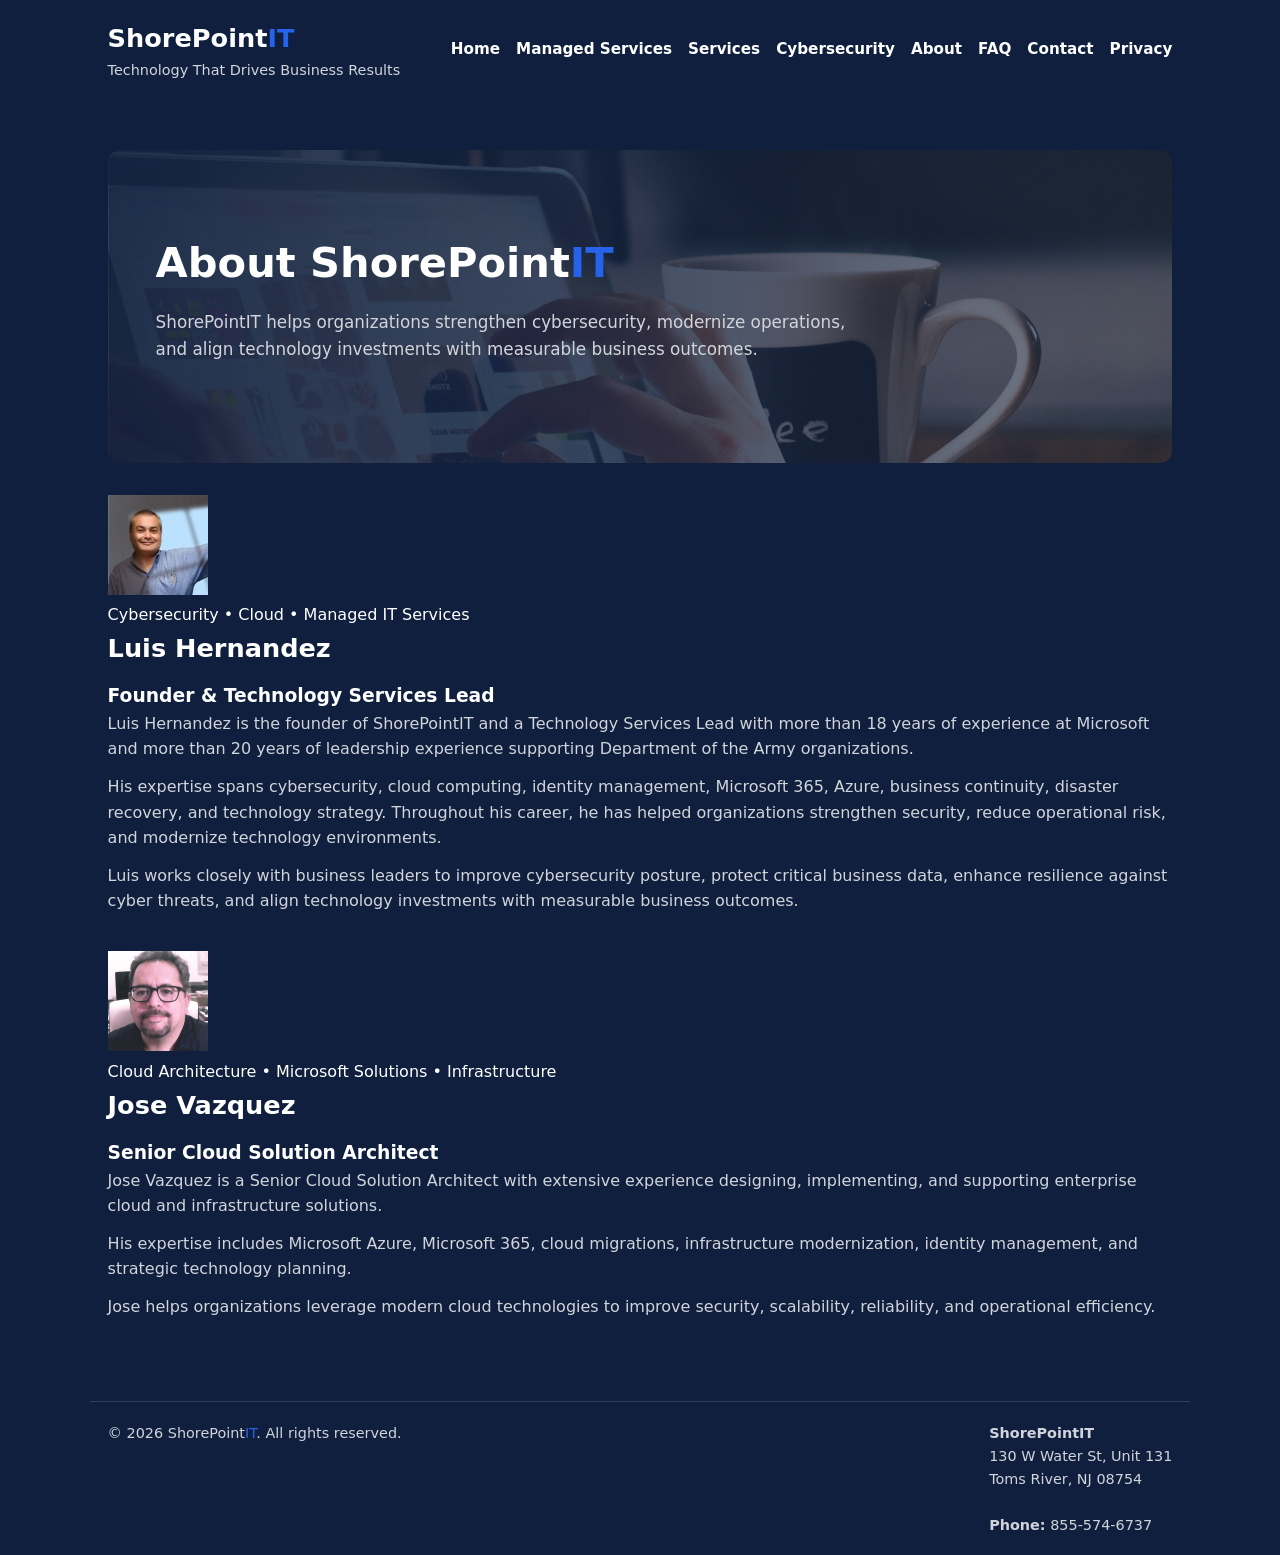
==== About-us.html @ 6ab259a4 "fixed about-us page" ====
<!DOCTYPE html>

<!--
ShorePointIT Website
Version: 1.0.1
Last Updated: 2026-07-10
Page: Home
-->

<html lang="en">

<head>
    <meta charset="UTF-8" />
    <meta name="viewport" content="width=device-width, initial-scale=1" />
    <title>About Us | ShorePointIT</title>
    <meta name="description" content="Meet the leadership team at ShorePointIT LLC." />

    <!-- Favicon -->
    <link rel="icon" type="image/png" href="/favicon.png" />

    <!-- Google Fonts -->
    <link rel="preconnect" href="https://fonts.googleapis.com" />
    <link rel="preconnect" href="https://fonts.gstatic.com" crossorigin />
    <link href="https://fonts.googleapis.com/css2?family=Inter:wght@400;500;600;700;800;900&display=swap"
        rel="stylesheet" />

    <!-- ShorePointIT CSS -->
    <link rel="stylesheet" href="css/site.css" />
    <!-- Google tag (gtag.js) -->
    <script async src="https://www.googletagmanager.com/gtag/js?id=G-TNV38K77GR"></script>
    <script>
        window.dataLayer = window.dataLayer || [];
        function gtag() { dataLayer.push(arguments); }
        gtag('js', new Date());

        gtag('config', 'G-TNV38K77GR');
    </script>
    <script type="text/javascript">
        (function (c, l, a, r, i, t, y) {
            c[a] = c[a] || function () { (c[a].q = c[a].q || []).push(arguments) };
            t = l.createElement(r); t.async = 1; t.src = "https://www.clarity.ms/tag/" + i;
            y = l.getElementsByTagName(r)[0]; y.parentNode.insertBefore(t, y);
        })(window, document, "clarity", "script", "xmm7xh1mbg");
    </script>
    <!-- Google tag (gtag.js) -->
    <script async src="https://www.googletagmanager.com/gtag/js?id=AW-18325681576"></script>
    <script>
        window.dataLayer = window.dataLayer || [];
        function gtag() { dataLayer.push(arguments); }
        gtag('js', new Date());

        gtag('config', 'AW-18325681576');
    </script>

</head>

<body>


    <script src="includes/header.js"></script>


    <main>

        <section class="hero">

            <h1>About ShorePoint<span class="brand-it">IT</span></h1>

            <p>
                ShorePointIT helps organizations strengthen cybersecurity,
                modernize operations, and align technology investments
                with measurable business outcomes.
            </p>

        </section>

        <section class="team-section">

            <!-- Luis -->

            <div class="bio-card">

                <div class="bio-photo">
                    <img src="images/luis-profile.jpeg" alt="Luis Hernandez">
                </div>

                <div class="bio-content">

                    <div class="bio-badge">
                        Cybersecurity • Cloud • Managed IT Services
                    </div>

                    <h2>Luis Hernandez</h2>

                    <h3>Founder & Technology Services Lead</h3>
                    <p>
                        Luis Hernandez is the founder of ShorePointIT and a Technology
                        Services Lead with more than 18 years of experience at Microsoft
                        and more than 20 years of leadership experience supporting
                        Department of the Army organizations.
                    </p>

                    <p>
                        His expertise spans cybersecurity, cloud computing, identity
                        management, Microsoft 365, Azure, business continuity, disaster
                        recovery, and technology strategy. Throughout his career, he has
                        helped organizations strengthen security, reduce operational risk,
                        and modernize technology environments.
                    </p>

                    <p>
                        Luis works closely with business leaders to improve cybersecurity
                        posture, protect critical business data, enhance resilience against
                        cyber threats, and align technology investments with measurable
                        business outcomes.
                    </p>
                    <br>


                </div>

            </div>

            <!-- Jose -->

            <div class="bio-card">

                <div class="bio-photo">
                    <img src="images/jose-profile.jpeg" width="100" height="100" alt="Jose Vazquez">
                </div>

                <div class="bio-content">

                    <div class="bio-badge">
                        Cloud Architecture • Microsoft Solutions • Infrastructure
                    </div>

                    <h2>Jose Vazquez</h2>

                    <h3>Senior Cloud Solution Architect</h3>

                    <p>
                        Jose Vazquez is a Senior Cloud Solution Architect with extensive
                        experience designing, implementing, and supporting enterprise cloud
                        and infrastructure solutions.
                    </p>

                    <p>
                        His expertise includes Microsoft Azure, Microsoft 365, cloud
                        migrations, infrastructure modernization, identity management,
                        and strategic technology planning.
                    </p>

                    <p>
                        Jose helps organizations leverage modern cloud technologies to
                        improve security, scalability, reliability, and operational
                        efficiency.
                    </p>

                </div>

            </div>

        </section>

    </main>

    <script src="includes/footer.js"></script>

</body>

</html>
---- css/site.css ----
/* =====================================================
   ShorePointIT Shared Site Styles
   ===================================================== */

:root {
    --navy: #0f1f3d;
    --electric-blue: #2563eb;
    --text-main: #ffffff;
    --text-muted: #d1d5db;
    --border-light: #334155;
    --bg-light: #0f1f3d;
}

* {
    margin: 0;
    padding: 0;
    box-sizing: border-box;
}

html {
    scroll-behavior: smooth;
}

body {
    font-family: system-ui, -apple-system, BlinkMacSystemFont,
                 "Segoe UI", sans-serif;
    color: var(--text-main);
    background-color: var(--bg-light);
    line-height: 1.6;
}

a {
    text-decoration: none;
    color: inherit;
}

header,
main,
footer {
    max-width: 1100px;
    margin: 0 auto;
    padding: 1.1rem;
}

/* =====================================================
   Header
   ===================================================== */

header {
   
    margin-bottom: 0.1rem;
}

.header-row {
    display: flex;
    justify-content: space-between;
    align-items: center;
    gap: 1rem;
}

.brand {
    font-weight: 700;
    font-size: 1.6rem;
    color: #ffffff;
}

.brand-it {
    color: var(--electric-blue);
}

.tagline {
    font-size: 0.9rem;
    color: var(--text-muted);
}

nav {
    display: flex;
    flex-wrap: wrap;
    gap: 1rem;
}

nav a {
    font-size: 0.95rem;
    color: #ffffff;
    font-weight: 600;
}

/* =====================================================
   Accent Line
   ===================================================== */

.accent-bar {
    width: 100%;
    height: 2px;
    background-color: var(--electric-blue);
    border-radius: 999px;
    margin: 1.25rem 0;
}

/* =====================================================
   Hero
   ===================================================== */

.hero {
    position: relative;
    padding: 5rem 3rem;
    border-radius: 12px;

    background:
        linear-gradient(
            90deg,
            rgba(15,31,61,.92) 0%,
            rgba(15,31,61,.82) 40%,
            rgba(15,31,61,.55) 100%
        ),
        url("../images/hero-tablet.jpg");

    background-size: cover;
    background-position: center;
}

.hero h1 {
    font-size: 2.6rem;
    margin-bottom: 0.75rem;
}

.hero p {
    font-size: 1.05rem;
    margin-bottom: 1.25rem;
    color: var(--text-muted);
    max-width: 720px;
}

.btn-group {
    display: flex;
    flex-wrap: wrap;
    gap: 0.75rem;
    align-items: center;
}

/* =====================================================
   Buttons
   ===================================================== */

.btn-primary,
.btn-secondary,
.call-btn {
    padding: 0.75rem 1.5rem;
    border-radius: 999px;
    font-size: 0.95rem;
    font-weight: 600;
    display: inline-block;
}

.btn-primary {
    background-color: var(--electric-blue);
    color: #ffffff;
}

.btn-secondary {
    border: 1px solid #ffffff;
    color: #ffffff;
    background-color: transparent;
}

.call-btn {
    background-color: var(--electric-blue);
    color: #ffffff;
    white-space: nowrap;
}

/* =====================================================
   CTA Box
   ===================================================== */

.cta-box {
    background-color: #11254d;
    border: 2px solid var(--electric-blue);
    border-radius: 20px;
    padding: 1rem 1.5rem;
    display: flex;
    align-items: center;
    gap: 1rem;
    margin-left: auto;
}

.cta-box h3 {
    margin: 0;
    font-size: 1.3rem;
}

.cta-box p {
    margin: 0.25rem 0 0;
    font-size: 1.55rem;
    font-weight: 800;
    color: #ffffff;
}

/* =====================================================
   Sections
   ===================================================== */

section {
    margin: 2rem 0;
}

section h2 {
    font-size: 1.6rem;
    margin-bottom: 0.75rem;
    color: #ffffff;
}

section p {
    color: var(--text-muted);
    margin-bottom: 0.75rem;
}

section ul {
    padding-left: 1.5rem;
}

section li {
    margin-bottom: 0.5rem;
}

/* =====================================================
   Oval Cards
   ===================================================== */


.oval-grid {
    display: grid;
    grid-template-columns: repeat(auto-fit, minmax(260px, 1fr));
    gap: 2rem;
    margin-top: 2rem;
}


.industries-grid {
    display: grid;
    grid-template-columns: repeat(4, 1fr);
    gap: 2rem;
    margin-top: 2rem;
}



.oval-card {
    border: 3px solid var(--electric-blue);
    border-radius: 40px;
    padding: 2rem;
    text-align: center;
    background-color: #0f1f3d;
    transition: transform 0.2s ease,
                box-shadow 0.2s ease;
}

.oval-card:hover {
    transform: translateY(-4px);
    box-shadow: 0 0 20px rgba(37,99,235,.4);
}

.oval-icon {
    font-size: 2.5rem;
    margin-bottom: 1rem;
    color: var(--electric-blue);
}

/* =====================================================
   Contact Form
   ===================================================== */

.contact-form {
    background-color: #11254d;
    padding: 2rem;
    border-radius: 20px;
    border: 2px solid var(--electric-blue);
    margin-top: 2rem;
}

.contact-form label {
    display: block;
    margin-bottom: 0.5rem;
}

.contact-form input,
.contact-form textarea {
    width: 100%;
    padding: 0.75rem;
    border-radius: 10px;
    border: 1px solid var(--border-light);
    margin-bottom: 1rem;
    background-color: #0f1f3d;
    color: #ffffff;
}

.contact-form button {
    background-color: var(--electric-blue);
    color: #ffffff;
    border: none;
    padding: 0.75rem 1.5rem;
    border-radius: 999px;
    font-size: 1rem;
    cursor: pointer;
}

/* =====================================================
   Footer
   ===================================================== */

footer {
    border-top: 1px solid var(--border-light);
    margin-top: 2rem;
    padding-top: 1.25rem;
    font-size: 0.9rem;
    color: var(--text-muted);

    display: flex;
    flex-wrap: wrap;
    justify-content: space-between;
    gap: 1rem;
}

/* =====================================================
   Mobile
   ===================================================== */

@media (max-width: 768px) {

    .header-row {
        flex-direction: column;
        align-items: flex-start;
    }

    .hero h1 {
        font-size: 2rem;
    }

    .cta-box {
        width: 100%;
        margin-left: 0;
    }
}@media (max-width: 900px) {
    .industries-grid {
        grid-template-columns: repeat(2, 1fr);
    }
}

@media (max-width: 600px) {
    .industries-grid {
        grid-template-columns: 1fr;
    }
}
.about-intro {
    max-width: 850px;
    margin: 0 auto 2rem auto;
    text-align: center;
}

.leadership-grid {
    display: grid;
    grid-template-columns: repeat(2, 1fr);
    gap: 2rem;
    margin-top: 2rem;
}

.leader-card {
    border: 3px solid var(--electric-blue);
    border-radius: 50px;
    background-color: #11254d;
    padding: 2rem;
    text-align: center;
}

.leader-card h2 {
    margin-top: 1rem;
    margin-bottom: .25rem;
}

.leader-card h3 {
    color: var(--electric-blue);
    margin-bottom: 1rem;
}

.leader-card ul {
    text-align: left;
    margin-top: .75rem;
}

.leader-photo {
    width: 180px;
    height: 180px;
    border-radius: 50%;
    border: 3px solid var(--electric-blue);
    margin: 0 auto 1rem auto;

    display: flex;
    align-items: center;
    justify-content: center;

    color: var(--text-muted);
    font-size: .95rem;
}

@media (max-width: 900px) {

    .leadership-grid {
        grid-template-columns: 1fr;
    }

}
.brand {
    font-weight: 700;
    font-size: 1.6rem;
    color: #ffffff;
}

.brand-it {
    color: var(--electric-blue);
}
.menu-toggle {
    display: none;
    background: none;
    border: none;
    color: var(--electric-blue);
    font-size: 2rem;
    cursor: pointer;
}

@media (max-width: 768px) {

    .menu-toggle {
        display: block;
    }

    nav {
        display: none;
        flex-direction: column;
        width: 100%;
        background: #11254d;
        border: 1px solid var(--border-light);
        border-radius: 12px;
        padding: 1rem;
        margin-top: 1rem;
    }

    nav.active {
        display: flex;
    }

    nav a {
        padding: .75rem 0;
    }

    header > div,
    .header-row {
        flex-wrap: wrap;
    }
    body::before {
    content: "";
    position: fixed;
    top: -250px;
    left: -250px;

    width: 500px;
    height: 500px;

    background: radial-gradient(
        circle,
        rgba(37,99,235,.15) 0%,
        transparent 70%
    );

    pointer-events: none;
    z-index: -1;
}

body::after {
    content: "";
    position: fixed;
    bottom: -250px;
    right: -250px;

    width: 500px;
    height: 500px;

    background: radial-gradient(
        circle,
        rgba(37,99,235,.12) 0%,
        transparent 70%
    );

    pointer-events: none;
    z-index: -1;
}
``
}
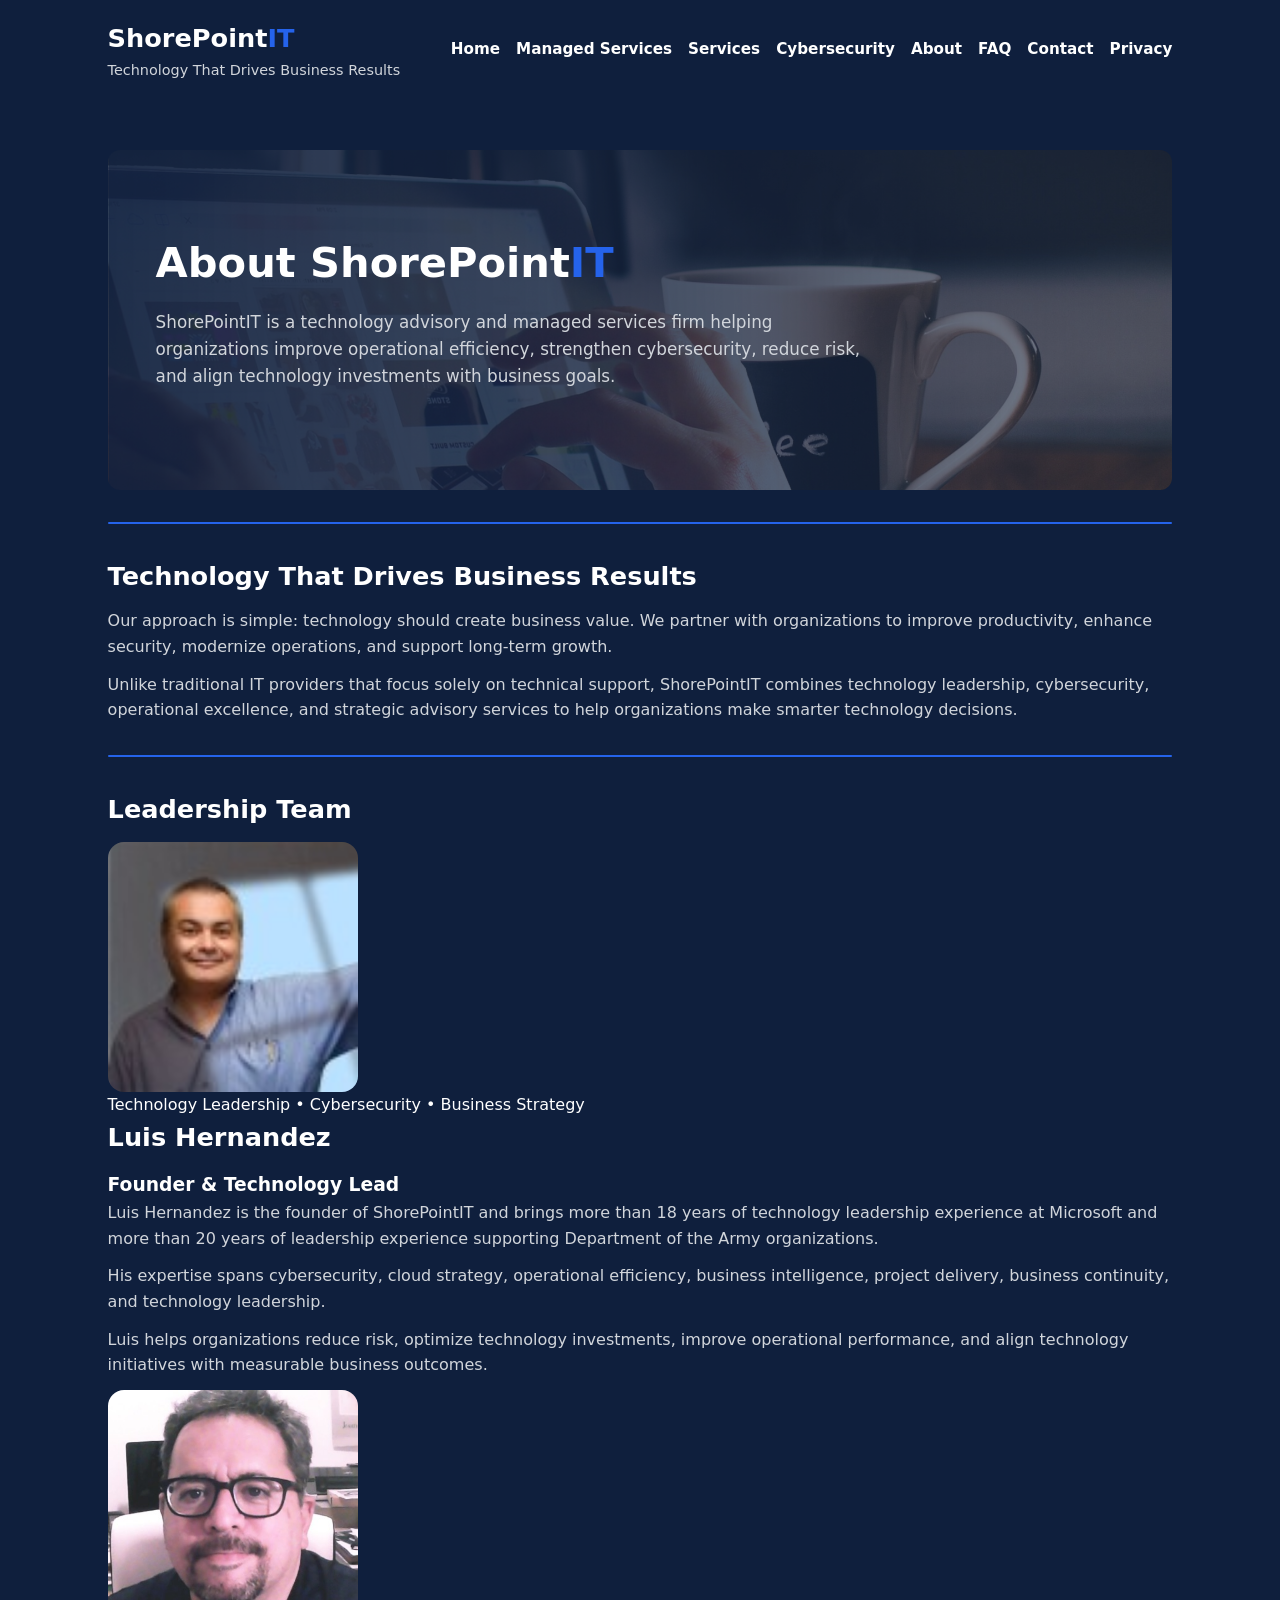
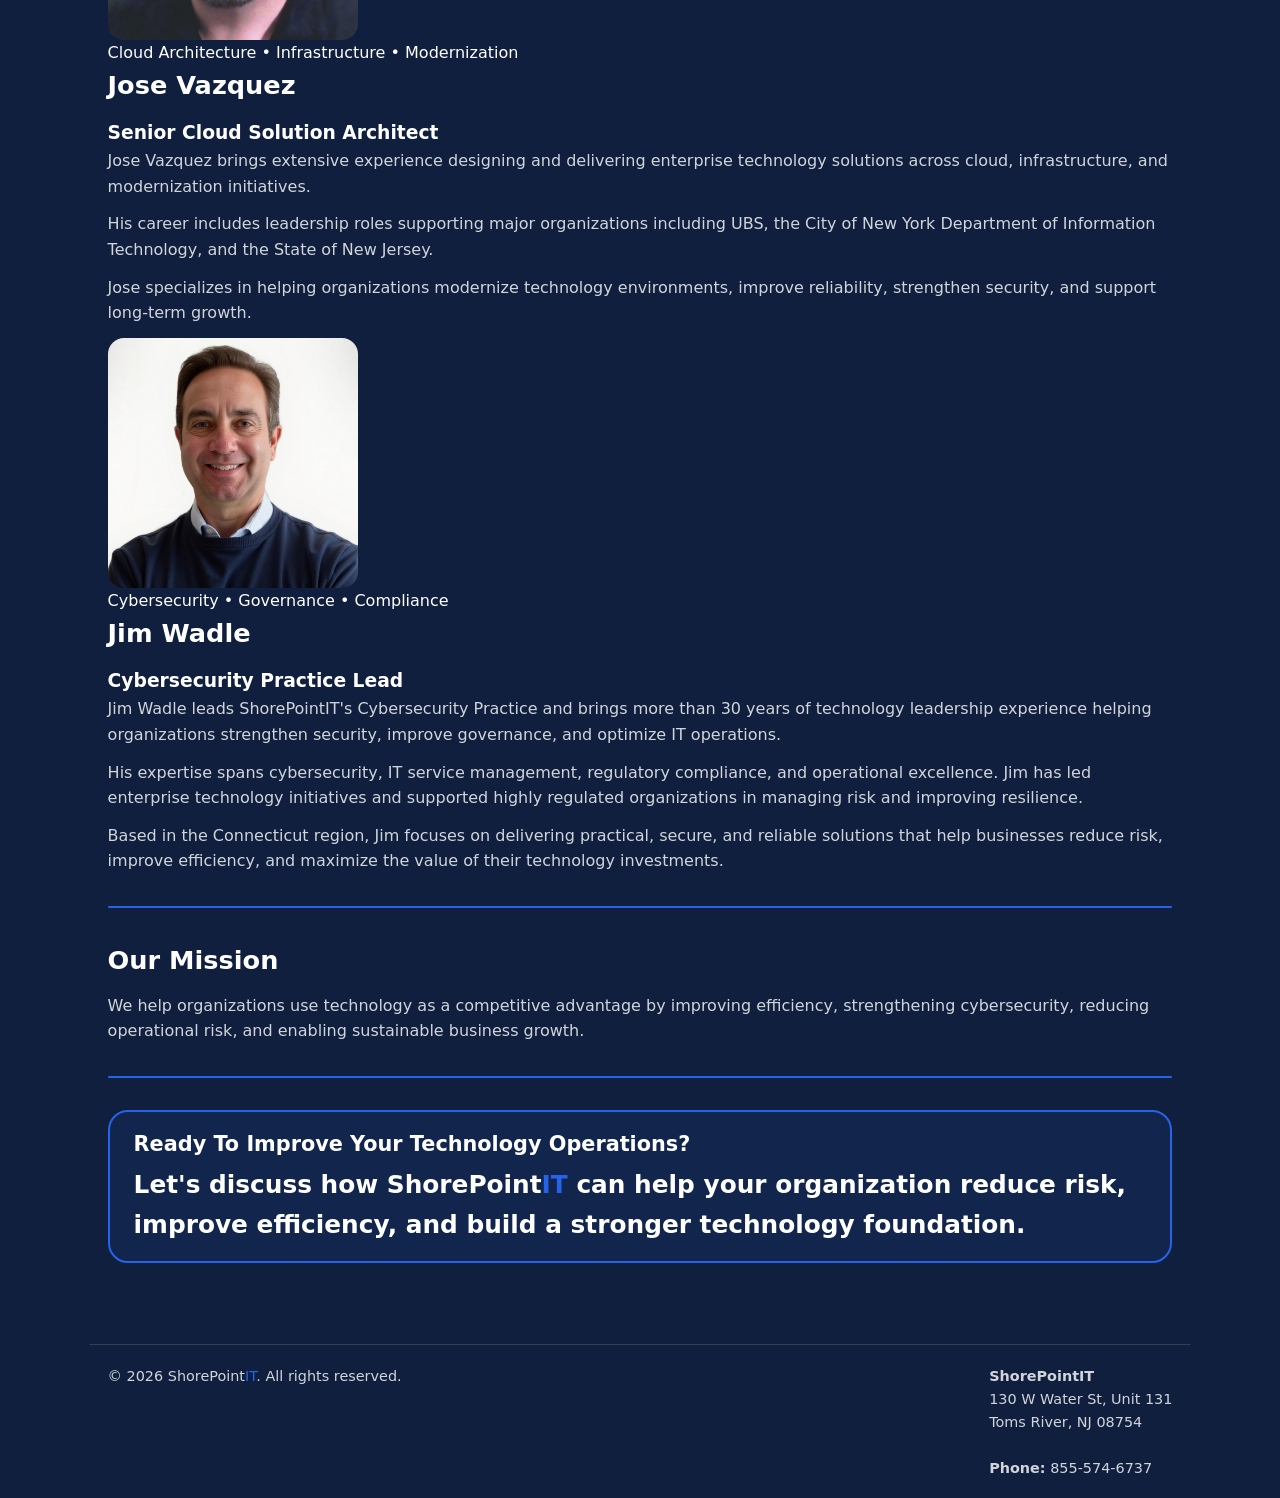
==== commit ee333265: "fixed Jim Wadle landing page" ====
--- a/About-us.html
+++ b/About-us.html
@@ -67,14 +67,40 @@
             <h1>About ShorePoint<span class="brand-it">IT</span></h1>
 
             <p>
-                ShorePointIT helps organizations strengthen cybersecurity,
-                modernize operations, and align technology investments
-                with measurable business outcomes.
-            </p>
-
-        </section>
-
-        <section class="team-section">
+                ShorePointIT is a technology advisory and managed services firm
+                helping organizations improve operational efficiency, strengthen
+                cybersecurity, reduce risk, and align technology investments with
+                business goals.
+            </p>
+
+        </section>
+
+        <div class="accent-bar"></div>
+
+        <section>
+
+            <h2>Technology That Drives Business Results</h2>
+
+            <p>
+                Our approach is simple: technology should create business value.
+                We partner with organizations to improve productivity, enhance
+                security, modernize operations, and support long-term growth.
+            </p>
+
+            <p>
+                Unlike traditional IT providers that focus solely on technical
+                support, ShorePointIT combines technology leadership, cybersecurity,
+                operational excellence, and strategic advisory services to help
+                organizations make smarter technology decisions.
+            </p>
+
+        </section>
+
+        <div class="accent-bar"></div>
+
+        <section>
+
+            <h2>Leadership Team</h2>
 
             <!-- Luis -->
 
@@ -87,35 +113,31 @@
                 <div class="bio-content">
 
                     <div class="bio-badge">
-                        Cybersecurity • Cloud • Managed IT Services
+                        Technology Leadership • Cybersecurity • Business Strategy
                     </div>
 
                     <h2>Luis Hernandez</h2>
 
-                    <h3>Founder & Technology Services Lead</h3>
-                    <p>
-                        Luis Hernandez is the founder of ShorePointIT and a Technology
-                        Services Lead with more than 18 years of experience at Microsoft
-                        and more than 20 years of leadership experience supporting
-                        Department of the Army organizations.
-                    </p>
-
-                    <p>
-                        His expertise spans cybersecurity, cloud computing, identity
-                        management, Microsoft 365, Azure, business continuity, disaster
-                        recovery, and technology strategy. Throughout his career, he has
-                        helped organizations strengthen security, reduce operational risk,
-                        and modernize technology environments.
-                    </p>
-
-                    <p>
-                        Luis works closely with business leaders to improve cybersecurity
-                        posture, protect critical business data, enhance resilience against
-                        cyber threats, and align technology investments with measurable
-                        business outcomes.
-                    </p>
-                    <br>
-
+                    <h3>Founder &amp; Technology Lead</h3>
+
+                    <p>
+                        Luis Hernandez is the founder of ShorePointIT and brings
+                        more than 18 years of technology leadership experience at
+                        Microsoft and more than 20 years of leadership experience
+                        supporting Department of the Army organizations.
+                    </p>
+
+                    <p>
+                        His expertise spans cybersecurity, cloud strategy,
+                        operational efficiency, business intelligence, project
+                        delivery, business continuity, and technology leadership.
+                    </p>
+
+                    <p>
+                        Luis helps organizations reduce risk, optimize technology
+                        investments, improve operational performance, and align
+                        technology initiatives with measurable business outcomes.
+                    </p>
 
                 </div>
 
@@ -126,13 +148,13 @@
             <div class="bio-card">
 
                 <div class="bio-photo">
-                    <img src="images/jose-profile.jpeg" width="100" height="100" alt="Jose Vazquez">
+                    <img src="images/jose-vazquez.jpeg" alt="Jose Vazquez">
                 </div>
 
                 <div class="bio-content">
 
                     <div class="bio-badge">
-                        Cloud Architecture • Microsoft Solutions • Infrastructure
+                        Cloud Architecture • Infrastructure • Modernization
                     </div>
 
                     <h2>Jose Vazquez</h2>
@@ -140,21 +162,102 @@
                     <h3>Senior Cloud Solution Architect</h3>
 
                     <p>
-                        Jose Vazquez is a Senior Cloud Solution Architect with extensive
-                        experience designing, implementing, and supporting enterprise cloud
-                        and infrastructure solutions.
-                    </p>
-
-                    <p>
-                        His expertise includes Microsoft Azure, Microsoft 365, cloud
-                        migrations, infrastructure modernization, identity management,
-                        and strategic technology planning.
-                    </p>
-
-                    <p>
-                        Jose helps organizations leverage modern cloud technologies to
-                        improve security, scalability, reliability, and operational
-                        efficiency.
+                        Jose Vazquez brings extensive experience designing and
+                        delivering enterprise technology solutions across
+                        cloud, infrastructure, and modernization initiatives.
+                    </p>
+
+                    <p>
+                        His career includes leadership roles supporting major
+                        organizations including UBS, the City of New York
+                        Department of Information Technology, and the State of
+                        New Jersey.
+                    </p>
+
+                    <p>
+                        Jose specializes in helping organizations modernize
+                        technology environments, improve reliability,
+                        strengthen security, and support long-term growth.
+                    </p>
+
+                </div>
+
+            </div>
+
+            <!-- Jim -->
+
+            <div class="bio-card">
+
+                <div class="bio-photo">
+                    <img src="images/wadle.jpg" alt="Jim Wadle">
+                </div>
+
+                <div class="bio-content">
+
+                    <div class="bio-badge">
+                        Cybersecurity • Governance • Compliance
+                    </div>
+
+                    <h2>Jim Wadle</h2>
+
+                    <h3>Cybersecurity Practice Lead</h3>
+
+                    <p>
+                        Jim Wadle leads ShorePointIT's Cybersecurity Practice
+                        and brings more than 30 years of technology leadership
+                        experience helping organizations strengthen security,
+                        improve governance, and optimize IT operations.
+                    </p>
+
+                    <p>
+                        His expertise spans cybersecurity, IT service management,
+                        regulatory compliance, and operational excellence.
+                        Jim has led enterprise technology initiatives and
+                        supported highly regulated organizations in managing
+                        risk and improving resilience.
+                    </p>
+
+                    <p>
+                        Based in the Connecticut region, Jim focuses on delivering
+                        practical, secure, and reliable solutions that help
+                        businesses reduce risk, improve efficiency, and maximize
+                        the value of their technology investments.
+                    </p>
+
+                </div>
+
+            </div>
+
+        </section>
+
+        <div class="accent-bar"></div>
+
+        <section>
+
+            <h2>Our Mission</h2>
+
+            <p>
+                We help organizations use technology as a competitive advantage by
+                improving efficiency, strengthening cybersecurity, reducing
+                operational risk, and enabling sustainable business growth.
+            </p>
+
+        </section>
+
+        <div class="accent-bar"></div>
+
+        <section>
+
+            <div class="cta-box">
+
+                <div>
+
+                    <h3>Ready To Improve Your Technology Operations?</h3>
+
+                    <p>
+                        Let's discuss how ShorePoint<span class="brand-it">IT</span>
+                        can help your organization reduce risk, improve efficiency,
+                        and build a stronger technology foundation.
                     </p>
 
                 </div>
--- a/css/site.css
+++ b/css/site.css
@@ -494,4 +494,19 @@
     z-index: -1;
 }
 ``
+}
+.bio-photo {
+    width: 250px;
+    min-width: 250px;
+    height: 250px;
+    overflow: hidden;
+    border-radius: 16px;
+}
+
+.bio-photo img {
+    width: 100%;
+    height: 100%;
+    object-fit: cover;
+    object-position: center;
+    display: block;
 }
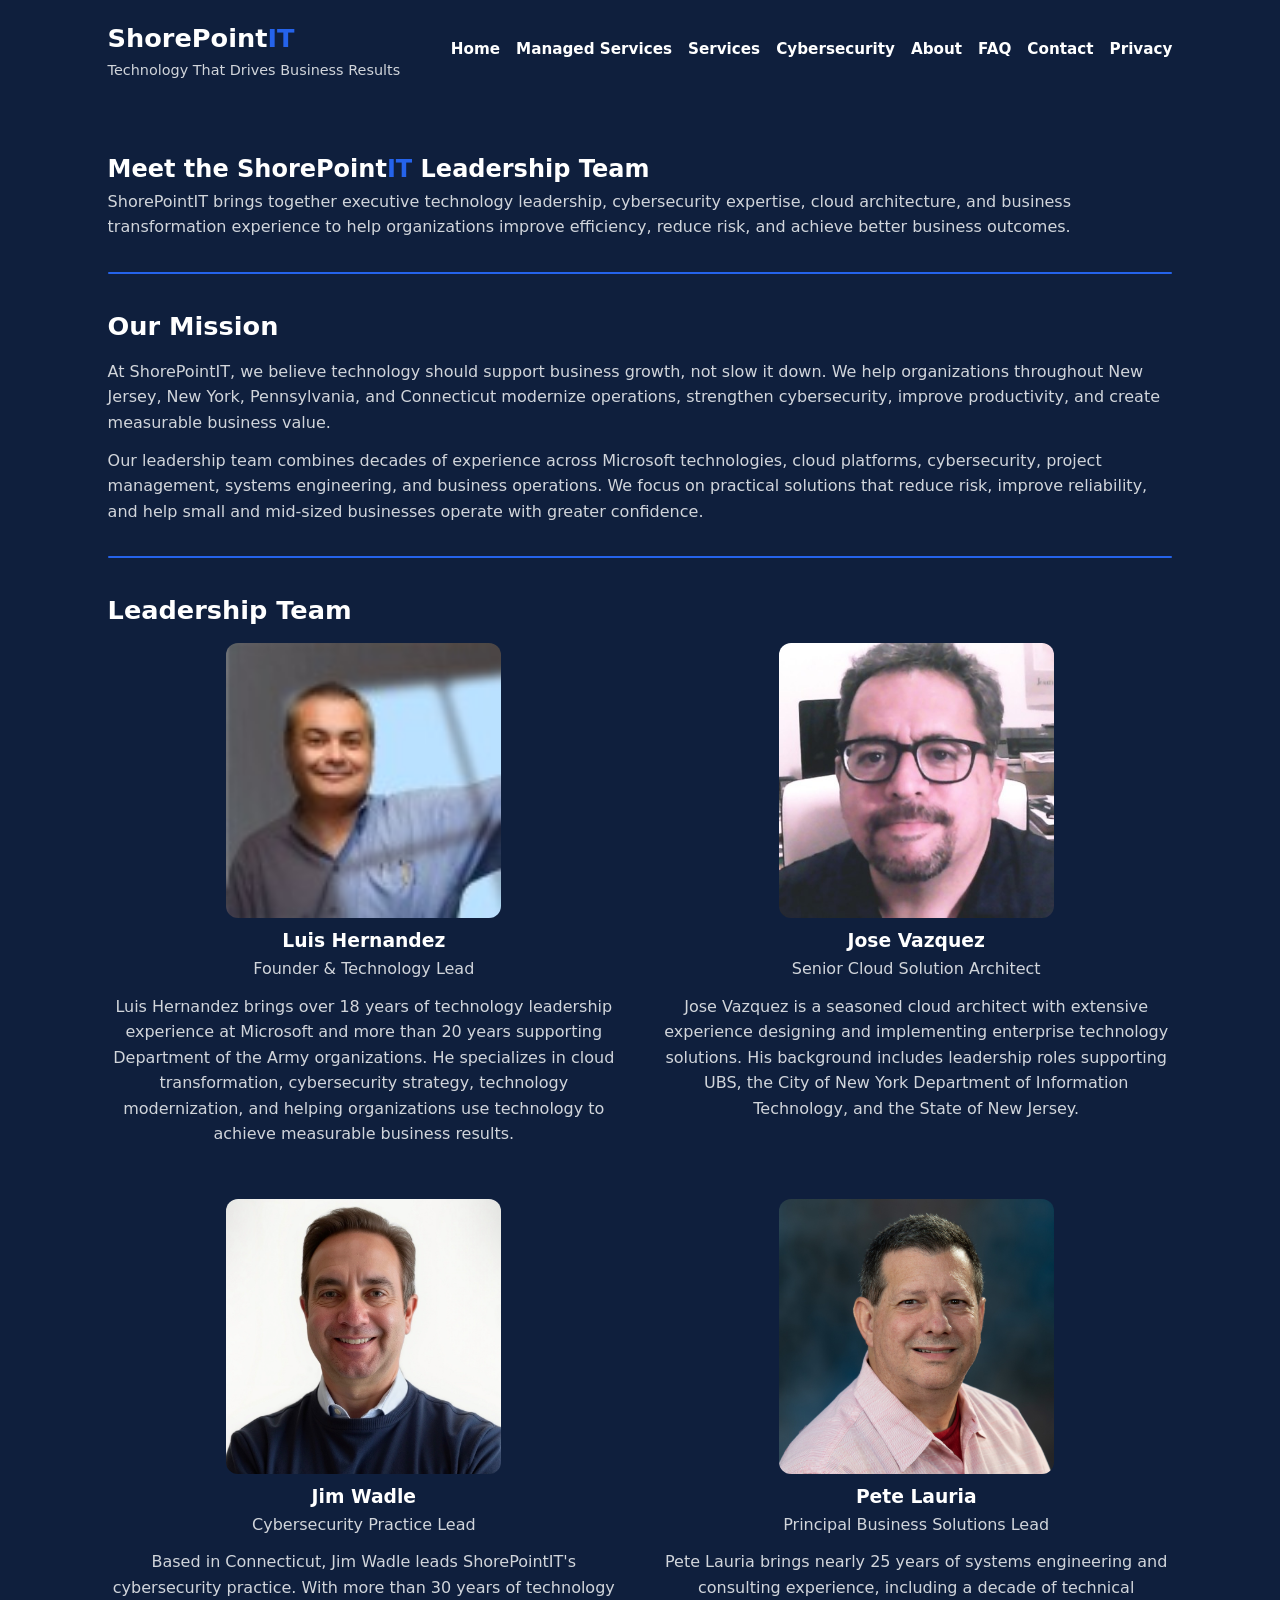
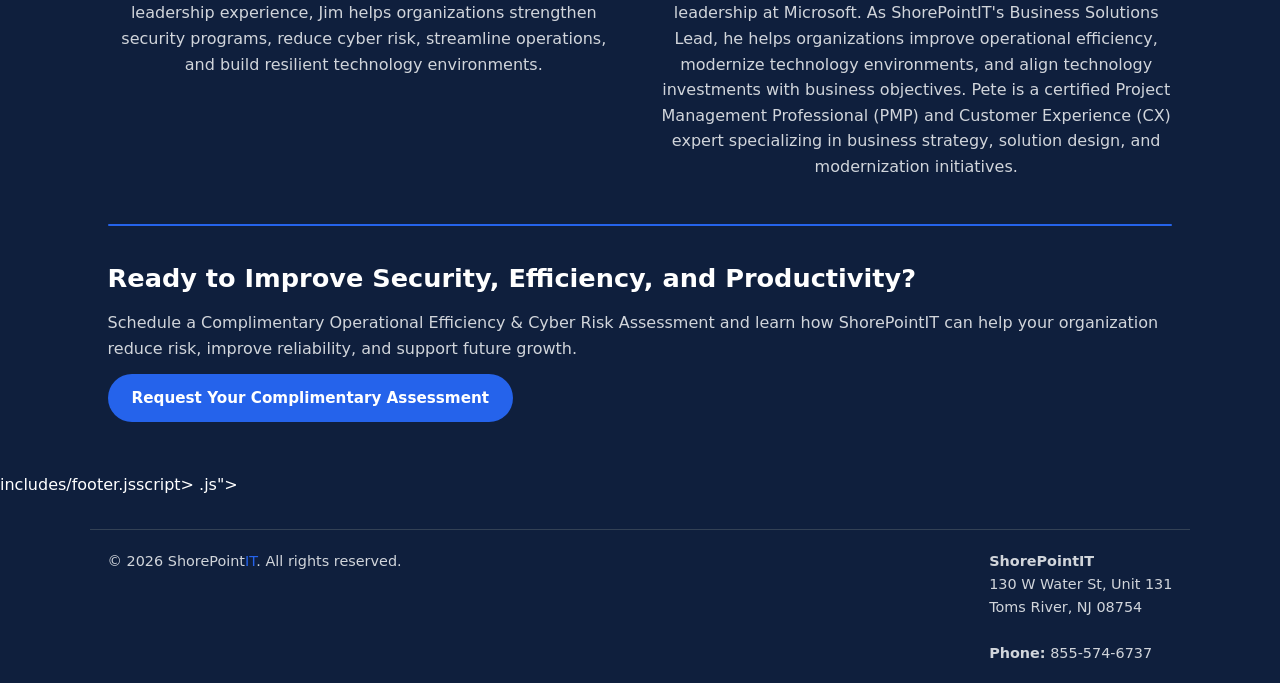
==== commit ea9fbdd9: "sdded Pete Lauria" ====
--- a/About-us.html
+++ b/About-us.html
@@ -42,234 +42,188 @@
             y = l.getElementsByTagName(r)[0]; y.parentNode.insertBefore(t, y);
         })(window, document, "clarity", "script", "xmm7xh1mbg");
     </script>
-    <!-- Google tag (gtag.js) -->
-    <script async src="https://www.googletagmanager.com/gtag/js?id=AW-18325681576"></script>
+
+    <!-- Google Tag Manager -->
+    <script>(function (w, d, s, l, i) {
+            w[l] = w[l] || []; w[l].push({
+                'gtm.start':
+                    new Date().getTime(), event: 'gtm.js'
+            }); var f = d.getElementsByTagName(s)[0],
+                j = d.createElement(s), dl = l != 'dataLayer' ? '&l=' + l : ''; j.async = true; j.src =
+                    'https://www.googletagmanager.com/gtm.js?id=' + i + dl; f.parentNode.insertBefore(j, f);
+        })(window, document, 'script', 'dataLayer', 'GTM-WRJ8XN4M');</script>
+    <!-- End Google Tag Manager -->
+</head>
+
+<body>
+
+
+    <script src="includes/header.js"></script>
+
+
+
+
+
+    <main>
+
+        <!-- HERO -->
+        <section class="hero-page">
+            <div class="container">
+                <h1>Meet the ShorePoint<span class="brand-it">IT</span> Leadership Team</h1>
+
+                <p class="hero-subtitle">
+                    ShorePointIT brings together executive technology leadership, cybersecurity expertise,
+                    cloud architecture, and business transformation experience to help organizations
+                    improve efficiency, reduce risk, and achieve better business outcomes.
+                </p>
+            </div>
+        </section>
+
+        <div class="accent-bar"></div>
+
+        <!-- ABOUT -->
+        <section>
+            <div class="container">
+                <h2>Our Mission</h2>
+
+                <p>
+                    At ShorePointIT, we believe technology should support business growth, not slow it down.
+                    We help organizations throughout New Jersey, New York, Pennsylvania, and Connecticut
+                    modernize operations, strengthen cybersecurity, improve productivity, and create
+                    measurable business value.
+                </p>
+
+                <p>
+                    Our leadership team combines decades of experience across Microsoft technologies,
+                    cloud platforms, cybersecurity, project management, systems engineering, and business
+                    operations. We focus on practical solutions that reduce risk, improve reliability,
+                    and help small and mid-sized businesses operate with greater confidence.
+                </p>
+            </div>
+        </section>
+
+        <div class="accent-bar"></div>
+
+        <!-- LEADERSHIP TEAM -->
+        <section>
+            <div class="container">
+
+                <h2>Leadership Team</h2>
+
+                <div class="team-grid">
+
+                    <!-- Luis Hernandez -->
+                    <div class="team-card">
+                        <img src="images/luis-profile.jpeg" alt="Luis Hernandez" class="bio-photo">
+
+                        <h3>Luis Hernandez</h3>
+                        <p class="team-title">Founder & Technology Lead</p>
+
+                        <p>
+                            Luis Hernandez brings over 18 years of technology leadership experience at
+                            Microsoft and more than 20 years supporting Department of the Army organizations.
+                            He specializes in cloud transformation, cybersecurity strategy, technology
+                            modernization, and helping organizations use technology to achieve measurable
+                            business results.
+                        </p>
+                    </div>
+
+                    <!-- Jose Vazquez -->
+                    <div class="team-card">
+                        <img src="images/jose-vazquez.jpeg" alt="Jose Vazquez" class="bio-photo">
+
+                        <h3>Jose Vazquez</h3>
+                        <p class="team-title">Senior Cloud Solution Architect</p>
+
+                        <p>
+                            Jose Vazquez is a seasoned cloud architect with extensive experience designing
+                            and implementing enterprise technology solutions. His background includes
+                            leadership roles supporting UBS, the City of New York Department of Information
+                            Technology, and the State of New Jersey.
+                        </p>
+                    </div>
+
+                    <!-- Jim Wadle -->
+                    <div class="team-card">
+                        <img src="images/wadle.jpg" alt="Jim Wadle" class="bio-photo">
+
+                        <h3>Jim Wadle</h3>
+                        <p class="team-title">Cybersecurity Practice Lead</p>
+
+                        <p>
+                            Based in Connecticut, Jim Wadle leads ShorePointIT's cybersecurity practice.
+                            With more than 30 years of technology leadership experience, Jim helps
+                            organizations strengthen security programs, reduce cyber risk, streamline
+                            operations, and build resilient technology environments.
+                        </p>
+                    </div>
+
+                    <!-- Pete Lauria -->
+                    <div class="team-card">
+                        <img src="images/lauria.jpg" alt="Pete Lauria" class="bio-photo">
+
+                        <h3>Pete Lauria</h3>
+                        <p class="team-title">Principal Business Solutions Lead</p>
+
+                        <p>
+                            Pete Lauria brings nearly 25 years of systems engineering and consulting experience,
+                            including a decade of technical leadership at Microsoft. As ShorePointIT's Business
+                            Solutions Lead, he helps organizations improve operational efficiency, modernize technology
+                            environments, and align technology investments with business objectives. Pete is a certified
+                            Project Management Professional (PMP) and Customer Experience (CX) expert specializing in
+                            business strategy, solution design, and modernization initiatives.
+                        </p>
+                    </div>
+
+                </div>
+
+            </div>
+        </section>
+
+        <div class="accent-bar"></div>
+
+        <!-- CTA -->
+        <section class="cta-section">
+            <div class="container">
+
+                <h2>Ready to Improve Security, Efficiency, and Productivity?</h2>
+
+                <p>
+                    Schedule a Complimentary Operational Efficiency & Cyber Risk Assessment and learn
+                    how ShorePointIT can help your organization reduce risk, improve reliability,
+                    and support future growth.
+                </p>
+
+                <a href="free-risk-review.html" class="btn-primary">
+                    Request Your Complimentary Assessment
+                </a>
+
+            </div>
+        </section>
+
+    </main>
+
+    <!-- FOOTER -->
+    includes/footer.jsscript>
+
     <script>
-        window.dataLayer = window.dataLayer || [];
-        function gtag() { dataLayer.push(arguments); }
-        gtag('js', new Date());
-
-        gtag('config', 'AW-18325681576');
-    </script>
-
-</head>
-
-<body>
-
-
-    <script src="includes/header.js"></script>
-
-
-    <main>
-
-        <section class="hero">
-
-            <h1>About ShorePoint<span class="brand-it">IT</span></h1>
-
-            <p>
-                ShorePointIT is a technology advisory and managed services firm
-                helping organizations improve operational efficiency, strengthen
-                cybersecurity, reduce risk, and align technology investments with
-                business goals.
-            </p>
-
-        </section>
-
-        <div class="accent-bar"></div>
-
-        <section>
-
-            <h2>Technology That Drives Business Results</h2>
-
-            <p>
-                Our approach is simple: technology should create business value.
-                We partner with organizations to improve productivity, enhance
-                security, modernize operations, and support long-term growth.
-            </p>
-
-            <p>
-                Unlike traditional IT providers that focus solely on technical
-                support, ShorePointIT combines technology leadership, cybersecurity,
-                operational excellence, and strategic advisory services to help
-                organizations make smarter technology decisions.
-            </p>
-
-        </section>
-
-        <div class="accent-bar"></div>
-
-        <section>
-
-            <h2>Leadership Team</h2>
-
-            <!-- Luis -->
-
-            <div class="bio-card">
-
-                <div class="bio-photo">
-                    <img src="images/luis-profile.jpeg" alt="Luis Hernandez">
-                </div>
-
-                <div class="bio-content">
-
-                    <div class="bio-badge">
-                        Technology Leadership • Cybersecurity • Business Strategy
-                    </div>
-
-                    <h2>Luis Hernandez</h2>
-
-                    <h3>Founder &amp; Technology Lead</h3>
-
-                    <p>
-                        Luis Hernandez is the founder of ShorePointIT and brings
-                        more than 18 years of technology leadership experience at
-                        Microsoft and more than 20 years of leadership experience
-                        supporting Department of the Army organizations.
-                    </p>
-
-                    <p>
-                        His expertise spans cybersecurity, cloud strategy,
-                        operational efficiency, business intelligence, project
-                        delivery, business continuity, and technology leadership.
-                    </p>
-
-                    <p>
-                        Luis helps organizations reduce risk, optimize technology
-                        investments, improve operational performance, and align
-                        technology initiatives with measurable business outcomes.
-                    </p>
-
-                </div>
-
-            </div>
-
-            <!-- Jose -->
-
-            <div class="bio-card">
-
-                <div class="bio-photo">
-                    <img src="images/jose-vazquez.jpeg" alt="Jose Vazquez">
-                </div>
-
-                <div class="bio-content">
-
-                    <div class="bio-badge">
-                        Cloud Architecture • Infrastructure • Modernization
-                    </div>
-
-                    <h2>Jose Vazquez</h2>
-
-                    <h3>Senior Cloud Solution Architect</h3>
-
-                    <p>
-                        Jose Vazquez brings extensive experience designing and
-                        delivering enterprise technology solutions across
-                        cloud, infrastructure, and modernization initiatives.
-                    </p>
-
-                    <p>
-                        His career includes leadership roles supporting major
-                        organizations including UBS, the City of New York
-                        Department of Information Technology, and the State of
-                        New Jersey.
-                    </p>
-
-                    <p>
-                        Jose specializes in helping organizations modernize
-                        technology environments, improve reliability,
-                        strengthen security, and support long-term growth.
-                    </p>
-
-                </div>
-
-            </div>
-
-            <!-- Jim -->
-
-            <div class="bio-card">
-
-                <div class="bio-photo">
-                    <img src="images/wadle.jpg" alt="Jim Wadle">
-                </div>
-
-                <div class="bio-content">
-
-                    <div class="bio-badge">
-                        Cybersecurity • Governance • Compliance
-                    </div>
-
-                    <h2>Jim Wadle</h2>
-
-                    <h3>Cybersecurity Practice Lead</h3>
-
-                    <p>
-                        Jim Wadle leads ShorePointIT's Cybersecurity Practice
-                        and brings more than 30 years of technology leadership
-                        experience helping organizations strengthen security,
-                        improve governance, and optimize IT operations.
-                    </p>
-
-                    <p>
-                        His expertise spans cybersecurity, IT service management,
-                        regulatory compliance, and operational excellence.
-                        Jim has led enterprise technology initiatives and
-                        supported highly regulated organizations in managing
-                        risk and improving resilience.
-                    </p>
-
-                    <p>
-                        Based in the Connecticut region, Jim focuses on delivering
-                        practical, secure, and reliable solutions that help
-                        businesses reduce risk, improve efficiency, and maximize
-                        the value of their technology investments.
-                    </p>
-
-                </div>
-
-            </div>
-
-        </section>
-
-        <div class="accent-bar"></div>
-
-        <section>
-
-            <h2>Our Mission</h2>
-
-            <p>
-                We help organizations use technology as a competitive advantage by
-                improving efficiency, strengthening cybersecurity, reducing
-                operational risk, and enabling sustainable business growth.
-            </p>
-
-        </section>
-
-        <div class="accent-bar"></div>
-
-        <section>
-
-            <div class="cta-box">
-
-                <div>
-
-                    <h3>Ready To Improve Your Technology Operations?</h3>
-
-                    <p>
-                        Let's discuss how ShorePoint<span class="brand-it">IT</span>
-                        can help your organization reduce risk, improve efficiency,
-                        and build a stronger technology foundation.
-                    </p>
-
-                </div>
-
-            </div>
-
-        </section>
-
-    </main>
+        document.getElementById('year').textContent = new Date().getFullYear();
+    </script>
+
+    <script>
+        document.getElementById('menuToggle').addEventListener('click', function () {
+            document.getElementById('mainNav').classList.toggle('active');
+        });
+    </script>
+
+    <!-- FOOTER -->
+    .js"></script>
 
     <script src="includes/footer.js"></script>
-
+    <!-- Google Tag Manager (noscript) -->
+    <noscript><iframe src="https://www.googletagmanager.com/ns.html?id=GTM-WRJ8XN4M" height="0" width="0"
+            style="display:none;visibility:hidden"></iframe></noscript>
+    <!-- End Google Tag Manager (noscript) -->
 </body>
 
 </html>
--- a/css/site.css
+++ b/css/site.css
@@ -509,4 +509,22 @@
     object-fit: cover;
     object-position: center;
     display: block;
+}
+.team-grid {
+    display: grid;
+    grid-template-columns: repeat(2, 1fr);
+    gap: 40px;
+    max-width: 1200px;
+    margin: 0 auto;
+}
+
+.team-card {
+    text-align: center;
+}
+
+.team-card img {
+    width: 275px;
+    height: 275px;
+    object-fit: cover;
+    border-radius: 12px;
 }
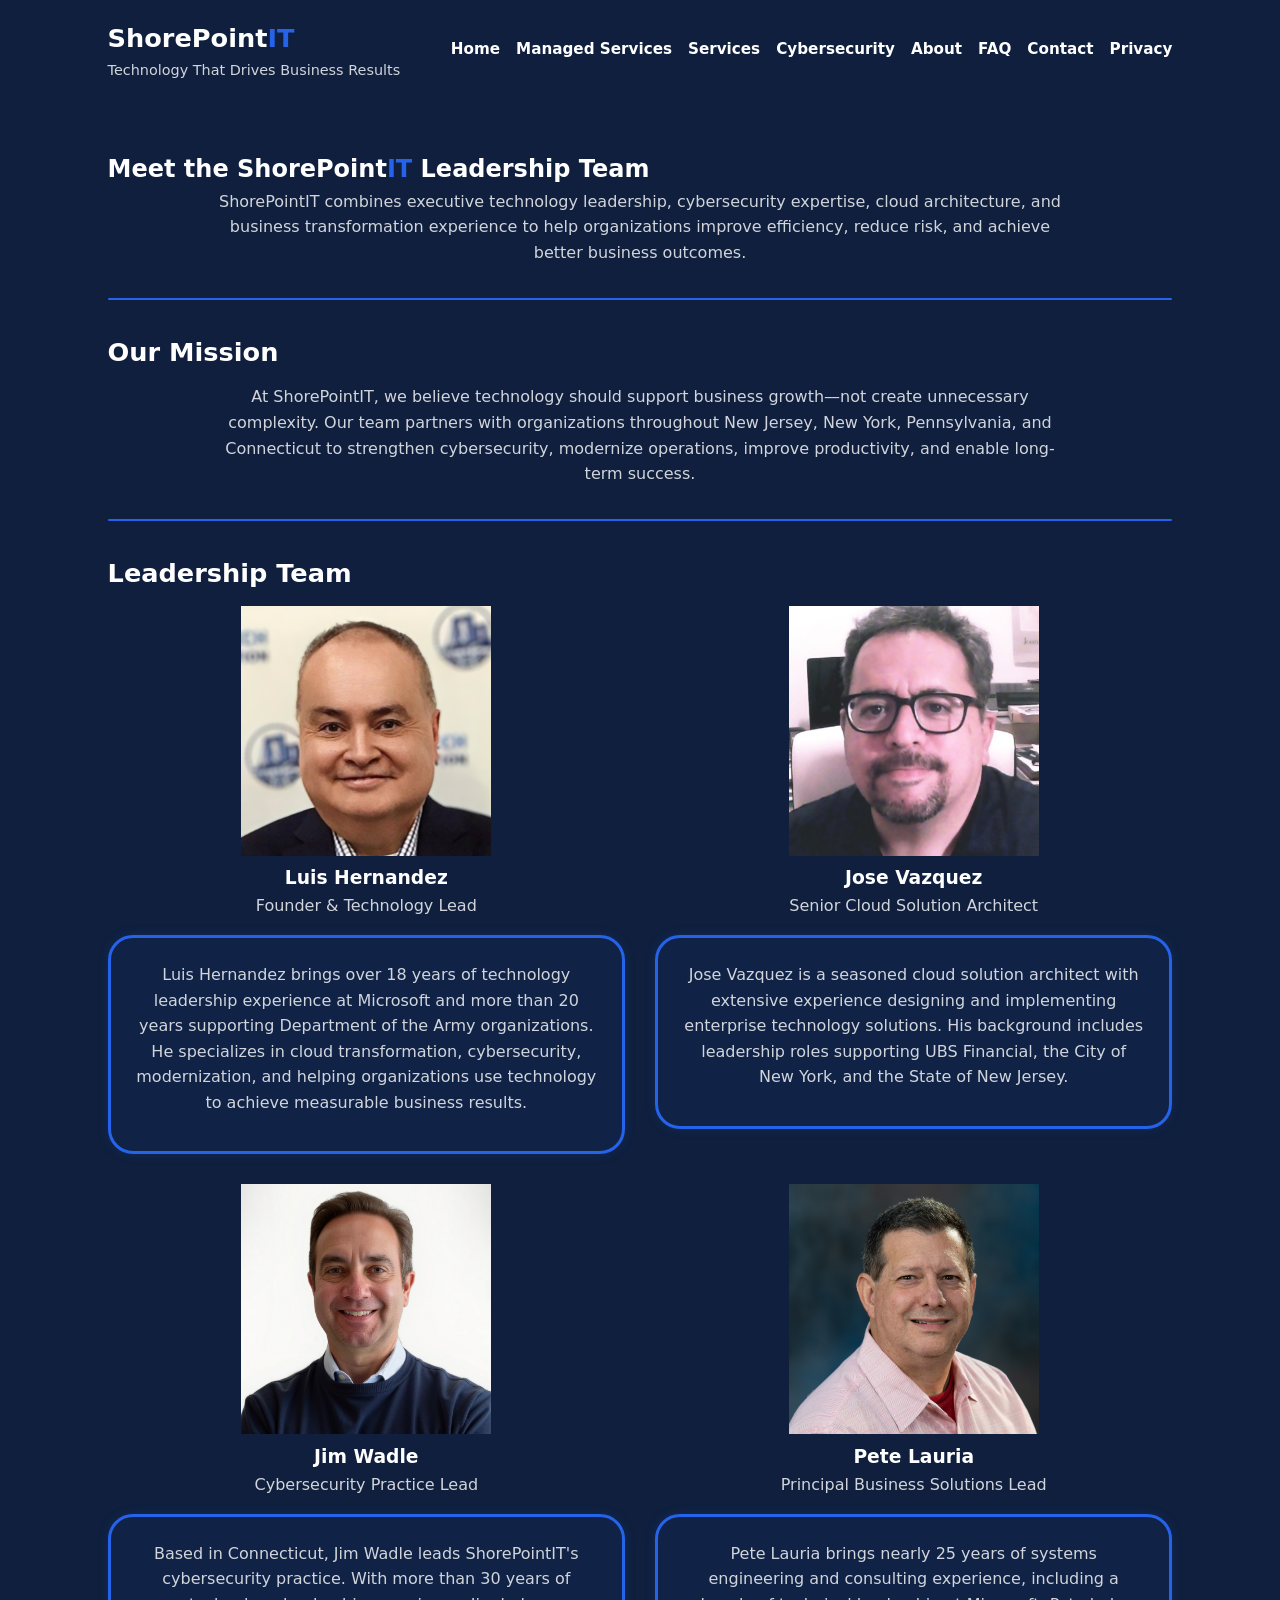
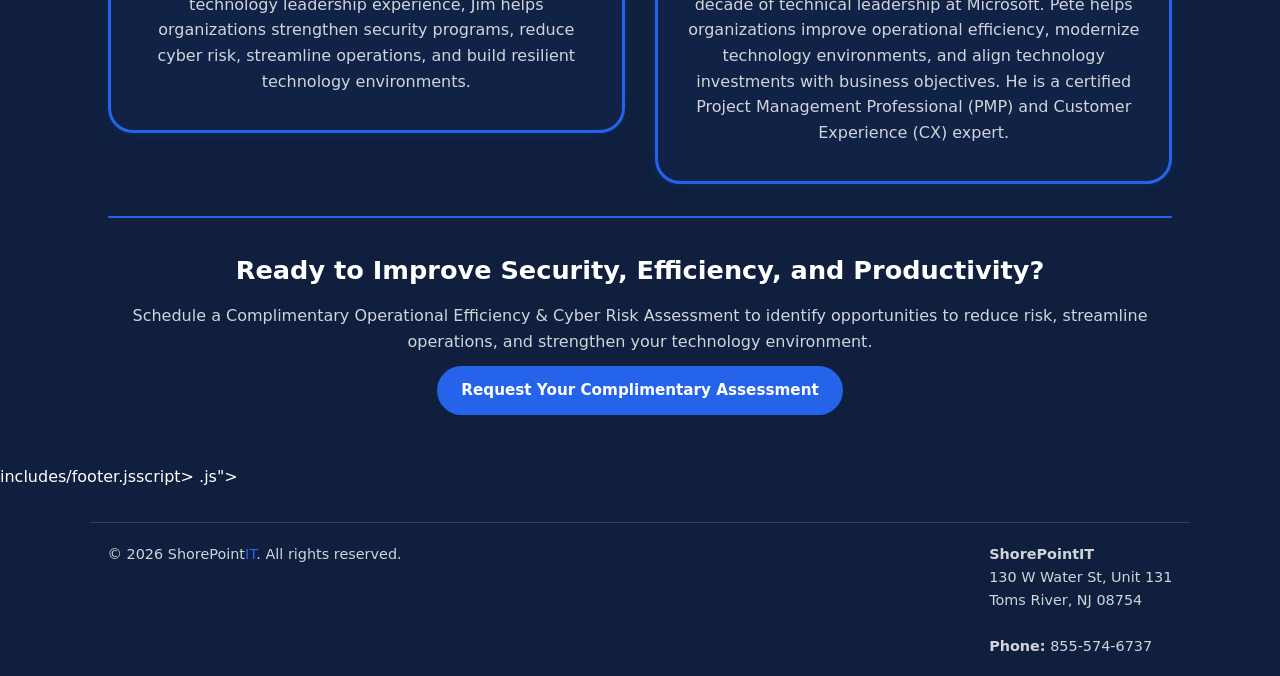
==== commit 5c3b483d: "fixed mobile" ====
--- a/About-us.html
+++ b/About-us.html
@@ -68,137 +68,147 @@
 
         <!-- HERO -->
         <section class="hero-page">
-            <div class="container">
-                <h1>Meet the ShorePoint<span class="brand-it">IT</span> Leadership Team</h1>
-
-                <p class="hero-subtitle">
-                    ShorePointIT brings together executive technology leadership, cybersecurity expertise,
-                    cloud architecture, and business transformation experience to help organizations
-                    improve efficiency, reduce risk, and achieve better business outcomes.
-                </p>
-            </div>
+            <h1>Meet the ShorePoint<span class="brand-it">IT</span> Leadership Team</h1>
+
+            <p class="about-intro">
+                ShorePointIT combines executive technology leadership, cybersecurity expertise,
+                cloud architecture, and business transformation experience to help organizations
+                improve efficiency, reduce risk, and achieve better business outcomes.
+            </p>
         </section>
 
         <div class="accent-bar"></div>
 
         <!-- ABOUT -->
         <section>
-            <div class="container">
-                <h2>Our Mission</h2>
-
-                <p>
-                    At ShorePointIT, we believe technology should support business growth, not slow it down.
-                    We help organizations throughout New Jersey, New York, Pennsylvania, and Connecticut
-                    modernize operations, strengthen cybersecurity, improve productivity, and create
-                    measurable business value.
-                </p>
-
-                <p>
-                    Our leadership team combines decades of experience across Microsoft technologies,
-                    cloud platforms, cybersecurity, project management, systems engineering, and business
-                    operations. We focus on practical solutions that reduce risk, improve reliability,
-                    and help small and mid-sized businesses operate with greater confidence.
-                </p>
-            </div>
+            <h2>Our Mission</h2>
+
+            <p class="about-intro">
+                At ShorePointIT, we believe technology should support business growth—not create
+                unnecessary complexity. Our team partners with organizations throughout New Jersey,
+                New York, Pennsylvania, and Connecticut to strengthen cybersecurity, modernize
+                operations, improve productivity, and enable long-term success.
+            </p>
         </section>
 
         <div class="accent-bar"></div>
 
         <!-- LEADERSHIP TEAM -->
         <section>
-            <div class="container">
-
-                <h2>Leadership Team</h2>
-
-                <div class="team-grid">
-
-                    <!-- Luis Hernandez -->
-                    <div class="team-card">
-                        <img src="images/luis-profile.jpeg" alt="Luis Hernandez" class="bio-photo">
-
-                        <h3>Luis Hernandez</h3>
-                        <p class="team-title">Founder & Technology Lead</p>
-
-                        <p>
-                            Luis Hernandez brings over 18 years of technology leadership experience at
-                            Microsoft and more than 20 years supporting Department of the Army organizations.
-                            He specializes in cloud transformation, cybersecurity strategy, technology
-                            modernization, and helping organizations use technology to achieve measurable
-                            business results.
-                        </p>
-                    </div>
-
-                    <!-- Jose Vazquez -->
-                    <div class="team-card">
-                        <img src="images/jose-vazquez.jpeg" alt="Jose Vazquez" class="bio-photo">
-
-                        <h3>Jose Vazquez</h3>
-                        <p class="team-title">Senior Cloud Solution Architect</p>
-
-                        <p>
-                            Jose Vazquez is a seasoned cloud architect with extensive experience designing
-                            and implementing enterprise technology solutions. His background includes
-                            leadership roles supporting UBS, the City of New York Department of Information
-                            Technology, and the State of New Jersey.
-                        </p>
-                    </div>
-
-                    <!-- Jim Wadle -->
-                    <div class="team-card">
-                        <img src="images/wadle.jpg" alt="Jim Wadle" class="bio-photo">
-
-                        <h3>Jim Wadle</h3>
-                        <p class="team-title">Cybersecurity Practice Lead</p>
-
-                        <p>
-                            Based in Connecticut, Jim Wadle leads ShorePointIT's cybersecurity practice.
-                            With more than 30 years of technology leadership experience, Jim helps
-                            organizations strengthen security programs, reduce cyber risk, streamline
-                            operations, and build resilient technology environments.
-                        </p>
-                    </div>
-
-                    <!-- Pete Lauria -->
-                    <div class="team-card">
-                        <img src="images/lauria.jpg" alt="Pete Lauria" class="bio-photo">
-
-                        <h3>Pete Lauria</h3>
-                        <p class="team-title">Principal Business Solutions Lead</p>
-
-                        <p>
-                            Pete Lauria brings nearly 25 years of systems engineering and consulting experience,
-                            including a decade of technical leadership at Microsoft. As ShorePointIT's Business
-                            Solutions Lead, he helps organizations improve operational efficiency, modernize technology
-                            environments, and align technology investments with business objectives. Pete is a certified
-                            Project Management Professional (PMP) and Customer Experience (CX) expert specializing in
-                            business strategy, solution design, and modernization initiatives.
+            <h2>Leadership Team</h2>
+
+            <div class="team-grid">
+
+                <!-- Luis -->
+                <div class="team-card">
+
+                    <img src="images/luis-profile.JPG" alt="Luis Hernandez">
+
+                    <h3>Luis Hernandez</h3>
+
+                    <p class="team-title">
+                        Founder &amp; Technology Lead
+                    </p>
+
+                    <div class="bio-box">
+                        <p>
+                            Luis Hernandez brings over 18 years of technology leadership experience
+                            at Microsoft and more than 20 years supporting Department of the Army
+                            organizations. He specializes in cloud transformation, cybersecurity,
+                            modernization, and helping organizations use technology to achieve
+                            measurable business results.
+                        </p>
+                    </div>
+
+                </div>
+
+                <!-- Jose -->
+                <div class="team-card">
+
+                    <img src="images/jose-vazquez.jpeg" alt="Jose Vazquez">
+
+                    <h3>Jose Vazquez</h3>
+
+                    <p class="team-title">
+                        Senior Cloud Solution Architect
+                    </p>
+
+                    <div class="bio-box">
+                        <p>
+                            Jose Vazquez is a seasoned cloud solution architect with extensive experience
+                            designing and implementing enterprise technology solutions. His
+                            background includes leadership roles supporting UBS Financial, the City of New York,
+                            and the State of New Jersey.
+                        </p>
+                    </div>
+
+                </div>
+
+                <!-- Jim -->
+                <div class="team-card">
+
+                    <IMG src="images/wadle.jpg" alt="Jim Wadle">
+
+                    <h3>Jim Wadle</h3>
+
+                    <p class="team-title">
+                        Cybersecurity Practice Lead
+                    </p>
+
+                    <div class="bio-box">
+                        <p>
+                            Based in Connecticut, Jim Wadle leads ShorePointIT's cybersecurity
+                            practice. With more than 30 years of technology leadership experience,
+                            Jim helps organizations strengthen security programs, reduce cyber risk,
+                            streamline operations, and build resilient technology environments.
+                        </p>
+                    </div>
+
+                </div>
+
+                <!-- Pete -->
+                <div class="team-card">
+
+                    <IMG src="images/lauria.jpg" alt="Pete Lauria">
+
+                    <h3>Pete Lauria</h3>
+
+                    <p class="team-title">
+                        Principal Business Solutions Lead
+                    </p>
+
+                    <div class="bio-box">
+                        <p>
+                            Pete Lauria brings nearly 25 years of systems engineering and consulting
+                            experience, including a decade of technical leadership at Microsoft.
+                            Pete helps organizations improve operational efficiency, modernize
+                            technology environments, and align technology investments with business
+                            objectives. He is a certified Project Management Professional (PMP) and
+                            Customer Experience (CX) expert.
                         </p>
                     </div>
 
                 </div>
 
             </div>
+
         </section>
 
         <div class="accent-bar"></div>
 
         <!-- CTA -->
-        <section class="cta-section">
-            <div class="container">
-
-                <h2>Ready to Improve Security, Efficiency, and Productivity?</h2>
-
-                <p>
-                    Schedule a Complimentary Operational Efficiency & Cyber Risk Assessment and learn
-                    how ShorePointIT can help your organization reduce risk, improve reliability,
-                    and support future growth.
-                </p>
-
-                <a href="free-risk-review.html" class="btn-primary">
-                    Request Your Complimentary Assessment
-                </a>
-
-            </div>
+        <section style="text-align:center;">
+            <h2>Ready to Improve Security, Efficiency, and Productivity?</h2>
+
+            <p>
+                Schedule a Complimentary Operational Efficiency &amp; Cyber Risk Assessment to
+                identify opportunities to reduce risk, streamline operations, and strengthen
+                your technology environment.
+            </p>
+
+            <a href="free-risk-review.html" class="btn-primary">
+                Request Your Complimentary Assessment
+            </a>
         </section>
 
     </main>
--- a/css/site.css
+++ b/css/site.css
@@ -513,18 +513,34 @@
 .team-grid {
     display: grid;
     grid-template-columns: repeat(2, 1fr);
-    gap: 40px;
-    max-width: 1200px;
-    margin: 0 auto;
-}
-
+    gap: 30px;
+}
+
+@media (max-width: 768px) {
+    .team-grid {
+        grid-template-columns: 1fr;
+    }
+}
+
+.team-card {
+    width: 100%;
+}
+
+.team-card img {
+    width: 100%;
+    max-width: 250px;
+    height: 250px;
+    object-fit: cover;
+}
 .team-card {
     text-align: center;
 }
-
-.team-card img {
-    width: 275px;
-    height: 275px;
-    object-fit: cover;
-    border-radius: 12px;
+.bio-box {
+    border: 3px solid var(--electric-blue);
+    border-radius: 25px;
+    background-color: rgba(17, 37, 77, 0.6);
+    padding: 1.5rem;
+    margin-top: 1rem;
+    width: 100%;
+    box-shadow: 0 0 12px rgba(37, 99, 235, 0.15);
 }
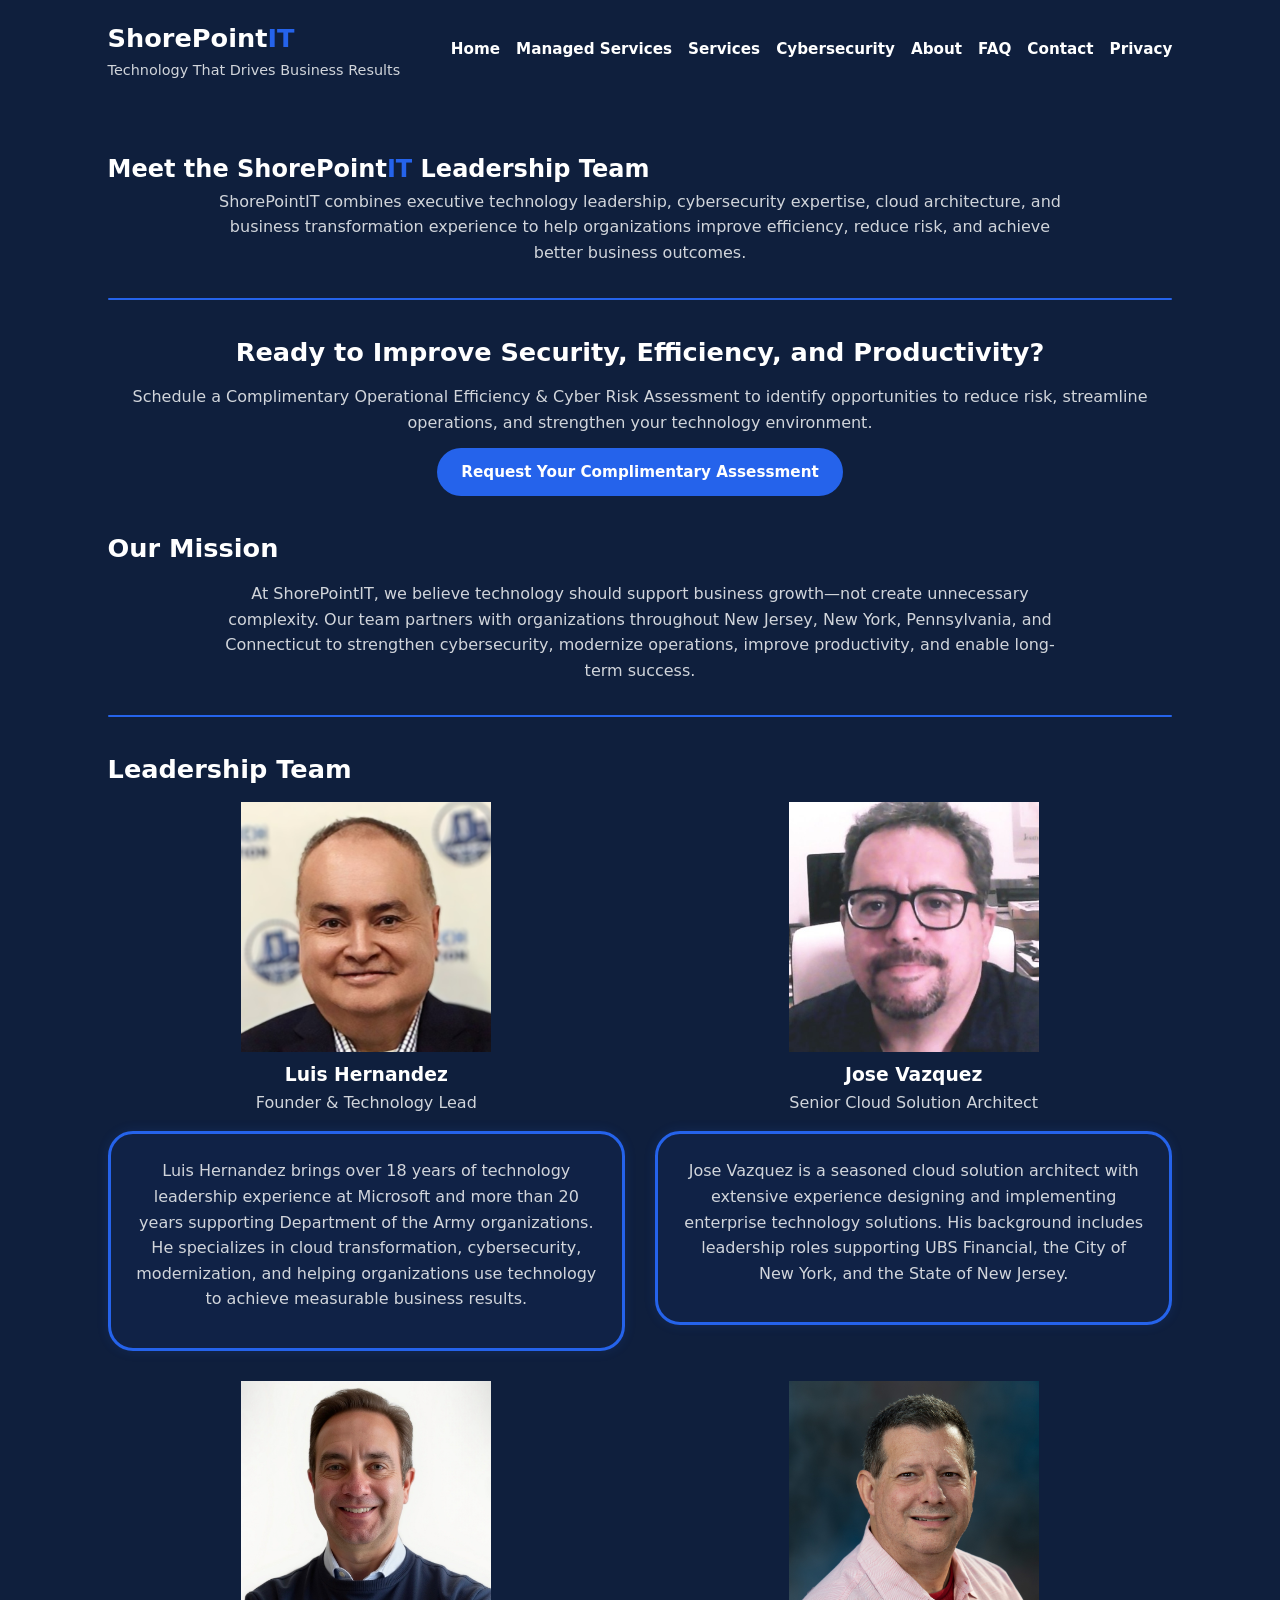
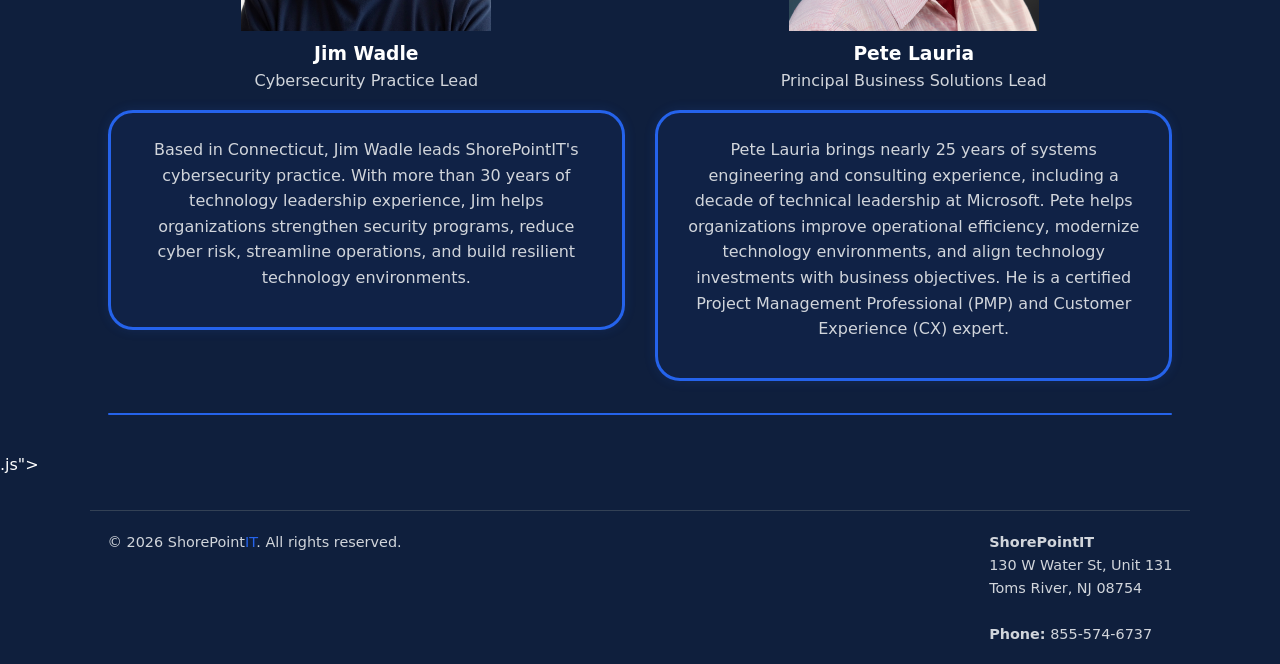
==== commit 07b48ff6: "fixed some unwanted text and moveed CTA to top of page" ====
--- a/About-us.html
+++ b/About-us.html
@@ -79,6 +79,21 @@
 
         <div class="accent-bar"></div>
 
+
+        <!-- CTA -->
+        <section style="text-align:center;">
+            <h2>Ready to Improve Security, Efficiency, and Productivity?</h2>
+
+            <p>
+                Schedule a Complimentary Operational Efficiency &amp; Cyber Risk Assessment to
+                identify opportunities to reduce risk, streamline operations, and strengthen
+                your technology environment.
+            </p>
+
+            <a href="free-risk-review.html" class="btn-primary">
+                Request Your Complimentary Assessment
+            </a>
+        </section>
         <!-- ABOUT -->
         <section>
             <h2>Our Mission</h2>
@@ -196,25 +211,8 @@
 
         <div class="accent-bar"></div>
 
-        <!-- CTA -->
-        <section style="text-align:center;">
-            <h2>Ready to Improve Security, Efficiency, and Productivity?</h2>
-
-            <p>
-                Schedule a Complimentary Operational Efficiency &amp; Cyber Risk Assessment to
-                identify opportunities to reduce risk, streamline operations, and strengthen
-                your technology environment.
-            </p>
-
-            <a href="free-risk-review.html" class="btn-primary">
-                Request Your Complimentary Assessment
-            </a>
-        </section>
 
     </main>
-
-    <!-- FOOTER -->
-    includes/footer.jsscript>
 
     <script>
         document.getElementById('year').textContent = new Date().getFullYear();
--- a/css/site.css
+++ b/css/site.css
@@ -543,4 +543,49 @@
     margin-top: 1rem;
     width: 100%;
     box-shadow: 0 0 12px rgba(37, 99, 235, 0.15);
+}
+/* =====================================================
+   HubSpot Form Text Visibility Fix
+   ===================================================== */
+
+/* Force a dark font color and proper background inside HubSpot inputs */
+.hs-form-frame input[type="text"],
+.hs-form-frame input[type="email"],
+.hs-form-frame input[type="tel"],
+.hs-form-frame textarea,
+.hs-form-frame select {
+    color: #0f1f3d !important; /* Dark Navy text so it stands out */
+    background-color: #ffffff !important; /* Force clean white background */
+    border: 1px solid #cbd5e1 !important; /* Give it a clear border definition */
+}
+
+/* Fix for the placeholder text color */
+.hs-form-frame input::placeholder,
+.hs-form-frame textarea::placeholder {
+    color: #64748b !important;
+}
+
+/* Ensure the Phone Country Dropdown text is visible */
+.hs-form-frame .hs-input select, 
+.hs-form-frame .hs-fieldtype-intl-phone select {
+    color: #0f1f3d !important;
+}
+/* =====================================================
+   HubSpot Container Box Wrapper
+   ===================================================== */
+.form-container-box {
+    background-color: #f8fafc; /* Clean, modern light background */
+    padding: 2.5rem;
+    border-radius: 20px;
+    border: 3px solid var(--electric-blue); /* Matches your site accents */
+    margin-top: 1.5rem;
+    box-shadow: 0 10px 25px rgba(0, 0, 0, 0.2);
+}
+
+/* Force all text labels inside this white box to be dark navy so they are readable */
+.form-container-box label,
+.form-container-box span,
+.form-container-box h2,
+.form-container-box p {
+    color: #0f1f3d !important; 
 }
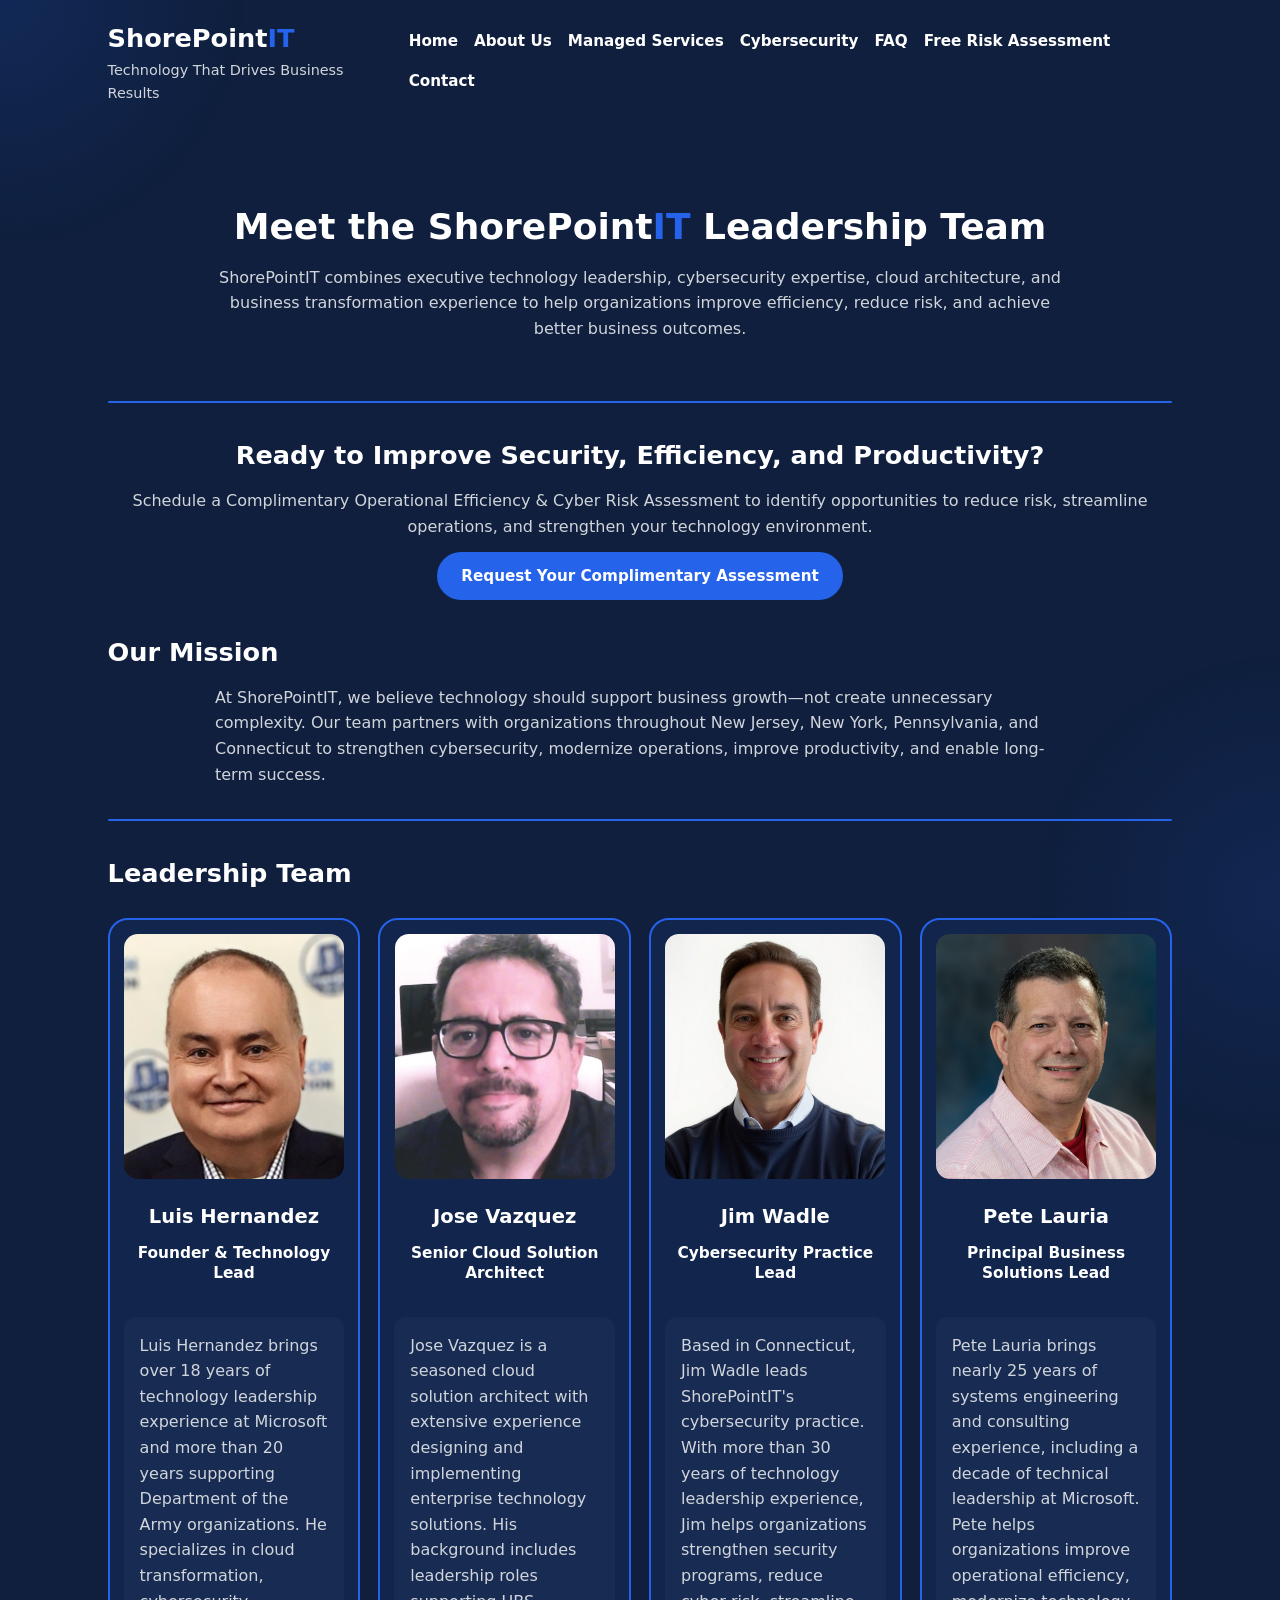
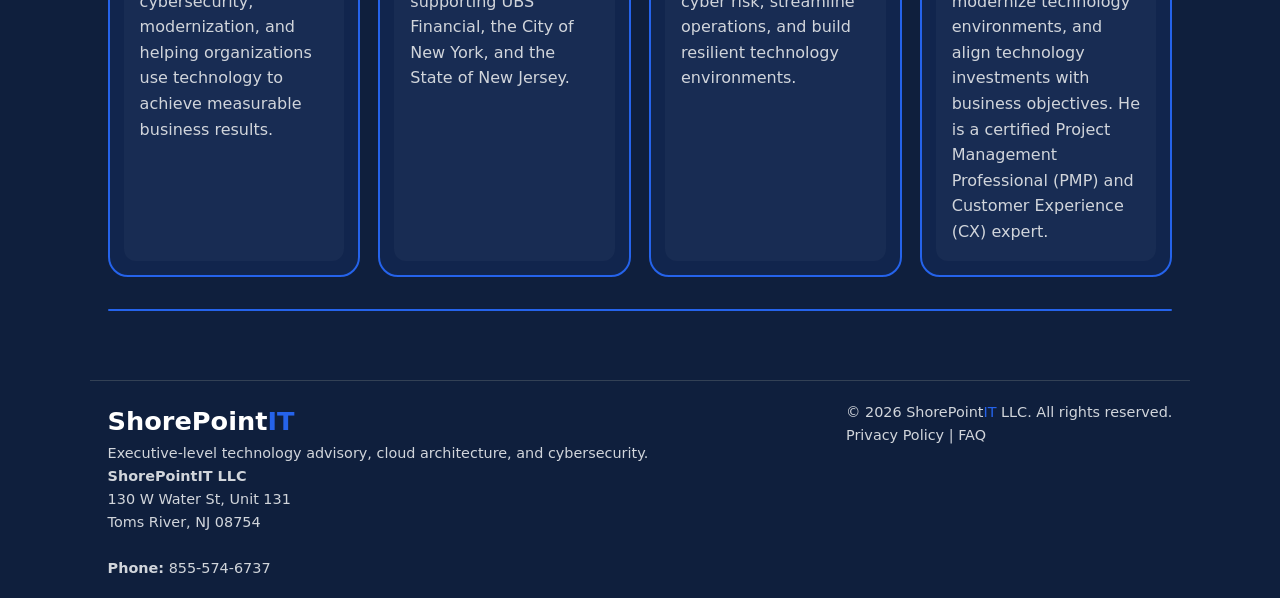
==== commit c422b156: "fixed about us" ====
--- a/About-us.html
+++ b/About-us.html
@@ -116,8 +116,9 @@
 
                 <!-- Luis -->
                 <div class="team-card">
-
-                    <img src="images/luis-profile.JPG" alt="Luis Hernandez">
+                    <img src="images/luis-profile.JPG" alt="Luis Hernandez"
+                        style="width:320px;height:320px;object-fit:cover;object-position:center top;display:block;margin:0 auto 20px auto;border-radius:14px;">
+
 
                     <h3>Luis Hernandez</h3>
 
@@ -140,7 +141,8 @@
                 <!-- Jose -->
                 <div class="team-card">
 
-                    <img src="images/jose-vazquez.jpeg" alt="Jose Vazquez">
+                    <img src="images/jose-vazquez.jpeg" alt="Jose Vazquez"
+                        style="width:235px;height:260px;object-fit:cover;object-position:center top;display:block;margin:0 auto 20px auto;border-radius:14px;">
 
                     <h3>Jose Vazquez</h3>
 
@@ -162,7 +164,8 @@
                 <!-- Jim -->
                 <div class="team-card">
 
-                    <IMG src="images/wadle.jpg" alt="Jim Wadle">
+                    <img src="images/wadle.jpg" alt="Jim Wadle"
+                        style="width:235px;height:260px;object-fit:cover;object-position:center top;display:block;margin:0 auto 20px auto;border-radius:14px;">
 
                     <h3>Jim Wadle</h3>
 
@@ -184,7 +187,8 @@
                 <!-- Pete -->
                 <div class="team-card">
 
-                    <IMG src="images/lauria.jpg" alt="Pete Lauria">
+                    <img src="images/lauria.jpg" alt="Pete Lauria"
+                        style="width:235px;height:260px;object-fit:cover;object-position:center top;display:block;margin:0 auto 20px auto;border-radius:14px;">
 
                     <h3>Pete Lauria</h3>
 
@@ -223,11 +227,10 @@
             document.getElementById('mainNav').classList.toggle('active');
         });
     </script>
-
     <!-- FOOTER -->
-    .js"></script>
 
     <script src="includes/footer.js"></script>
+
     <!-- Google Tag Manager (noscript) -->
     <noscript><iframe src="https://www.googletagmanager.com/ns.html?id=GTM-WRJ8XN4M" height="0" width="0"
             style="display:none;visibility:hidden"></iframe></noscript>
--- a/css/site.css
+++ b/css/site.css
@@ -1,15 +1,26 @@
 /* =====================================================
-   ShorePointIT Shared Site Styles
+   ShorePointIT Shared Site & Landing Page Styles
    ===================================================== */
 
 :root {
     --navy: #0f1f3d;
+    --navy-light: #11254d;
     --electric-blue: #2563eb;
+    --electric-blue-hover: #1d4ed8;
+
     --text-main: #ffffff;
     --text-muted: #d1d5db;
+    --text-dark: #0f1f3d;
+    --text-slate: #475569;
+
     --border-light: #334155;
     --bg-light: #0f1f3d;
 }
+
+
+/* =====================================================
+   Global Reset
+   ===================================================== */
 
 * {
     margin: 0;
@@ -22,17 +33,70 @@
 }
 
 body {
-    font-family: system-ui, -apple-system, BlinkMacSystemFont,
-                 "Segoe UI", sans-serif;
+    font-family: system-ui, -apple-system, BlinkMacSystemFont, "Segoe UI", Roboto, sans-serif;
     color: var(--text-main);
     background-color: var(--bg-light);
     line-height: 1.6;
+    position: relative;
+    overflow-x: hidden;
 }
 
 a {
     text-decoration: none;
     color: inherit;
 }
+
+img {
+    max-width: 100%;
+}
+
+
+/* =====================================================
+   Background Ambient Glows
+   ===================================================== */
+
+body::before {
+    content: "";
+    position: fixed;
+    top: -250px;
+    left: -250px;
+    width: 500px;
+    height: 500px;
+
+    background:
+        radial-gradient(
+            circle,
+            rgba(37, 99, 235, 0.15) 0%,
+            transparent 70%
+        );
+
+    pointer-events: none;
+    z-index: -1;
+}
+
+body::after {
+    content: "";
+    position: fixed;
+    bottom: -250px;
+    right: -250px;
+    width: 500px;
+    height: 500px;
+
+    background:
+        radial-gradient(
+            circle,
+            rgba(37, 99, 235, 0.12) 0%,
+            transparent 70%
+        );
+
+    pointer-events: none;
+    z-index: -1;
+}
+
+
+/* =====================================================
+   Main Site Width
+   ===================================================== */
 
 header,
 main,
@@ -42,12 +106,12 @@
     padding: 1.1rem;
 }
 
-/* =====================================================
-   Header
+
+/* =====================================================
+   Header & Navigation
    ===================================================== */
 
 header {
-   
     margin-bottom: 0.1rem;
 }
 
@@ -58,6 +122,11 @@
     gap: 1rem;
 }
 
+.brand-container {
+    display: flex;
+    flex-direction: column;
+}
+
 .brand {
     font-weight: 700;
     font-size: 1.6rem;
@@ -77,13 +146,40 @@
     display: flex;
     flex-wrap: wrap;
     gap: 1rem;
+    align-items: center;
 }
 
 nav a {
     font-size: 0.95rem;
     color: #ffffff;
     font-weight: 600;
-}
+
+    transition:
+        color 0.2s ease,
+        background-color 0.2s ease;
+}
+
+nav a:hover {
+    color: var(--electric-blue);
+}
+
+.nav-highlight {
+    color: #ffffff;
+}
+
+.nav-cta {
+    color: #ffffff;
+}
+
+.menu-toggle {
+    display: none;
+    background: none;
+    border: none;
+    color: var(--electric-blue);
+    font-size: 2rem;
+    cursor: pointer;
+}
+
 
 /* =====================================================
    Accent Line
@@ -97,30 +193,58 @@
     margin: 1.25rem 0;
 }
 
-/* =====================================================
-   Hero
+
+/* =====================================================
+   General Sections
+   ===================================================== */
+
+section {
+    margin: 2rem 0;
+}
+
+section h2 {
+    font-size: 1.6rem;
+    margin-bottom: 0.75rem;
+    color: #ffffff;
+}
+
+section p {
+    color: var(--text-muted);
+    margin-bottom: 0.75rem;
+}
+
+
+/* =====================================================
+   Hero Layout
    ===================================================== */
 
 .hero {
     position: relative;
-    padding: 5rem 3rem;
+    padding: 3.5rem 2.5rem;
     border-radius: 12px;
 
     background:
         linear-gradient(
             90deg,
-            rgba(15,31,61,.92) 0%,
-            rgba(15,31,61,.82) 40%,
-            rgba(15,31,61,.55) 100%
-        ),
-        url("../images/hero-tablet.jpg");
+            rgba(15, 31, 61, 0.92) 0%,
+            rgba(15, 31, 61, 0.82) 40%,
+            rgba(15, 31, 61, 0.55) 100%
+        );
 
     background-size: cover;
     background-position: center;
 }
 
+.hero-grid-layout {
+    display: grid;
+    grid-template-columns: 1fr 1fr;
+    gap: 2rem;
+    align-items: center;
+}
+
 .hero h1 {
-    font-size: 2.6rem;
+    font-size: 2.4rem;
+    line-height: 1.2;
     margin-bottom: 0.75rem;
 }
 
@@ -131,12 +255,40 @@
     max-width: 720px;
 }
 
+
+/* =====================================================
+   About Page Hero
+   ===================================================== */
+
+.hero-page {
+    text-align: center;
+    padding: 2rem 1rem 1rem;
+}
+
+.hero-page h1 {
+    font-size: 2.25rem;
+    line-height: 1.2;
+    margin-bottom: 1rem;
+}
+
+.about-intro {
+    max-width: 850px;
+    margin-left: auto;
+    margin-right: auto;
+}
+
+
+/* =====================================================
+   Button Groups
+   ===================================================== */
+
 .btn-group {
     display: flex;
     flex-wrap: wrap;
     gap: 0.75rem;
     align-items: center;
 }
+
 
 /* =====================================================
    Buttons
@@ -150,11 +302,20 @@
     font-size: 0.95rem;
     font-weight: 600;
     display: inline-block;
+
+    transition:
+        transform 0.2s ease,
+        background-color 0.2s ease;
 }
 
 .btn-primary {
     background-color: var(--electric-blue);
     color: #ffffff;
+}
+
+.btn-primary:hover {
+    background-color: var(--electric-blue-hover);
+    transform: translateY(-1px);
 }
 
 .btn-secondary {
@@ -163,429 +324,721 @@
     background-color: transparent;
 }
 
+.btn-secondary:hover {
+    background-color: rgba(255, 255, 255, 0.1);
+}
+
 .call-btn {
     background-color: var(--electric-blue);
     color: #ffffff;
     white-space: nowrap;
 }
 
+
 /* =====================================================
    CTA Box
    ===================================================== */
 
 .cta-box {
-    background-color: #11254d;
+    background-color: var(--navy-light);
     border: 2px solid var(--electric-blue);
     border-radius: 20px;
     padding: 1rem 1.5rem;
+
     display: flex;
     align-items: center;
     gap: 1rem;
-    margin-left: auto;
 }
 
 .cta-box h3 {
     margin: 0;
-    font-size: 1.3rem;
+    font-size: 1.1rem;
 }
 
 .cta-box p {
-    margin: 0.25rem 0 0;
-    font-size: 1.55rem;
+    margin: 0.1rem 0 0;
+    font-size: 1.4rem;
     font-weight: 800;
     color: #ffffff;
 }
 
-/* =====================================================
-   Sections
-   ===================================================== */
-
-section {
-    margin: 2rem 0;
-}
-
-section h2 {
-    font-size: 1.6rem;
+
+/* =====================================================
+   Compact Modern Lead Form
+   ===================================================== */
+
+.modern-form-card {
+    background-color: #ffffff;
+    border-radius: 16px;
+    padding: 1.5rem 1.5rem 1.25rem;
+
+    box-shadow:
+        0 20px 35px -10px rgba(0, 0, 0, 0.4);
+
+    border: 1px solid rgba(255, 255, 255, 0.1);
+    color: var(--text-dark);
+}
+
+.modern-form-card h2 {
+    color: var(--text-dark) !important;
+    font-size: 1.25rem;
+    font-weight: 800;
+    margin-bottom: 0.25rem;
+    letter-spacing: -0.02em;
+    text-align: center;
+}
+
+.modern-form-card p {
+    color: var(--text-slate) !important;
+    font-size: 0.85rem;
+    margin-bottom: 1rem;
+    line-height: 1.3;
+    text-align: center;
+}
+
+
+/* =====================================================
+   Form Grid
+   ===================================================== */
+
+.form-grid-2col {
+    display: grid;
+    grid-template-columns: 1fr 1fr;
+    gap: 0.75rem;
+}
+
+.form-group {
     margin-bottom: 0.75rem;
+    text-align: left;
+}
+
+.form-group label {
+    display: block;
+    font-size: 0.8rem;
+    font-weight: 600;
+    color: #1e293b !important;
+    margin-bottom: 0.25rem;
+}
+
+
+/* =====================================================
+   Modern Form Inputs
+   ===================================================== */
+
+.modern-input {
+    width: 100%;
+    padding: 0.55rem 0.75rem;
+    font-size: 0.88rem;
+
+    color: var(--text-dark);
+    background-color: #f8fafc;
+
+    border: 1.5px solid #cbd5e1;
+    border-radius: 8px;
+
+    outline: none;
+
+    transition:
+        border-color 0.2s ease,
+        background-color 0.2s ease,
+        box-shadow 0.2s ease;
+}
+
+.modern-input::placeholder {
+    color: #94a3b8;
+}
+
+.modern-input:focus {
+    background-color: #ffffff;
+    border-color: var(--electric-blue);
+
+    box-shadow:
+        0 0 0 3px rgba(37, 99, 235, 0.15);
+}
+
+
+/* =====================================================
+   Modern Submit Button
+   ===================================================== */
+
+.btn-modern-submit {
+    width: 100%;
+
+    background-color: var(--electric-blue);
     color: #ffffff;
-}
-
-section p {
+
+    font-size: 0.95rem;
+    font-weight: 700;
+
+    padding: 0.75rem;
+
+    border: none;
+    border-radius: 8px;
+
+    cursor: pointer;
+
+    margin-top: 0.25rem;
+
+    box-shadow:
+        0 4px 12px rgba(37, 99, 235, 0.3);
+
+    transition:
+        background-color 0.2s ease,
+        transform 0.1s ease;
+}
+
+.btn-modern-submit:hover {
+    background-color: var(--electric-blue-hover);
+    transform: translateY(-1px);
+}
+
+.btn-modern-submit:active {
+    transform: translateY(0);
+}
+
+
+/* =====================================================
+   Cloudflare Turnstile
+   ===================================================== */
+
+.turnstile-wrapper {
+    margin: 0.5rem 0;
+    display: flex;
+    justify-content: center;
+}
+
+
+/* =====================================================
+   Credibility Bar
+   ===================================================== */
+
+.proof-bar {
+    background-color: var(--navy-light);
+    border-radius: 12px;
+    padding: 1.25rem;
+    text-align: center;
+    border: 1px solid var(--border-light);
+}
+
+.proof-title {
+    font-size: 0.9rem;
+    text-transform: uppercase;
+    letter-spacing: 0.05em;
     color: var(--text-muted);
-    margin-bottom: 0.75rem;
-}
-
-section ul {
-    padding-left: 1.5rem;
-}
-
-section li {
     margin-bottom: 0.5rem;
 }
 
-/* =====================================================
-   Oval Cards
-   ===================================================== */
-
-
-.oval-grid {
-    display: grid;
-    grid-template-columns: repeat(auto-fit, minmax(260px, 1fr));
-    gap: 2rem;
-    margin-top: 2rem;
-}
-
+.proof-credentials {
+    display: flex;
+    flex-wrap: wrap;
+    justify-content: center;
+    gap: 1.5rem;
+    font-size: 0.95rem;
+}
+
+
+/* =====================================================
+   Industry & Feature Cards
+   ===================================================== */
 
 .industries-grid {
     display: grid;
     grid-template-columns: repeat(4, 1fr);
-    gap: 2rem;
-    margin-top: 2rem;
-}
-
-
+    gap: 1.5rem;
+    margin-top: 1.5rem;
+}
 
 .oval-card {
-    border: 3px solid var(--electric-blue);
-    border-radius: 40px;
-    padding: 2rem;
-    text-align: center;
-    background-color: #0f1f3d;
-    transition: transform 0.2s ease,
-                box-shadow 0.2s ease;
+    border: 2px solid var(--electric-blue);
+    border-radius: 24px;
+
+    padding: 1.5rem;
+
+    background-color: var(--navy);
+
+    transition:
+        transform 0.2s ease,
+        box-shadow 0.2s ease;
 }
 
 .oval-card:hover {
     transform: translateY(-4px);
-    box-shadow: 0 0 20px rgba(37,99,235,.4);
+
+    box-shadow:
+        0 0 20px rgba(37, 99, 235, 0.3);
+}
+
+.oval-card img {
+    transition: transform 0.3s ease;
+}
+
+.oval-card:hover img {
+    transform: scale(1.03);
 }
 
 .oval-icon {
-    font-size: 2.5rem;
-    margin-bottom: 1rem;
+    font-size: 2.2rem;
+    margin-bottom: 0.75rem;
     color: var(--electric-blue);
 }
 
-/* =====================================================
-   Contact Form
-   ===================================================== */
-
-.contact-form {
-    background-color: #11254d;
-    padding: 2rem;
+
+/* =====================================================
+   ABOUT US - Leadership Team
+   ===================================================== */
+
+.team-grid {
+    display: grid !important;
+
+    grid-template-columns:
+        repeat(4, minmax(0, 1fr)) !important;
+
+    gap: 18px !important;
+
+    width: 100% !important;
+    margin-top: 1.5rem;
+
+    align-items: stretch !important;
+}
+
+.team-card {
+    display: flex !important;
+    flex-direction: column !important;
+
+    min-width: 0 !important;
+    height: 100% !important;
+
+    padding: 14px !important;
+
+    text-align: center;
+
+    background-color: var(--navy-light);
+
+    border:
+        2px solid var(--electric-blue);
+
     border-radius: 20px;
-    border: 2px solid var(--electric-blue);
-    margin-top: 2rem;
-}
-
-.contact-form label {
-    display: block;
-    margin-bottom: 0.5rem;
-}
-
-.contact-form input,
-.contact-form textarea {
-    width: 100%;
-    padding: 0.75rem;
-    border-radius: 10px;
-    border: 1px solid var(--border-light);
-    margin-bottom: 1rem;
-    background-color: #0f1f3d;
-    color: #ffffff;
-}
-
-.contact-form button {
-    background-color: var(--electric-blue);
-    color: #ffffff;
-    border: none;
-    padding: 0.75rem 1.5rem;
-    border-radius: 999px;
-    font-size: 1rem;
-    cursor: pointer;
-}
-
-/* =====================================================
-   Footer
-   ===================================================== */
-
-footer {
-    border-top: 1px solid var(--border-light);
-    margin-top: 2rem;
-    padding-top: 1.25rem;
-    font-size: 0.9rem;
-    color: var(--text-muted);
-
-    display: flex;
-    flex-wrap: wrap;
-    justify-content: space-between;
-    gap: 1rem;
-}
-
-/* =====================================================
-   Mobile
-   ===================================================== */
-
-@media (max-width: 768px) {
-
-    .header-row {
-        flex-direction: column;
-        align-items: flex-start;
-    }
-
-    .hero h1 {
-        font-size: 2rem;
-    }
-
-    .cta-box {
-        width: 100%;
-        margin-left: 0;
-    }
-}@media (max-width: 900px) {
-    .industries-grid {
-        grid-template-columns: repeat(2, 1fr);
-    }
-}
-
-@media (max-width: 600px) {
-    .industries-grid {
-        grid-template-columns: 1fr;
-    }
-}
-.about-intro {
-    max-width: 850px;
-    margin: 0 auto 2rem auto;
-    text-align: center;
-}
-
-.leadership-grid {
-    display: grid;
-    grid-template-columns: repeat(2, 1fr);
-    gap: 2rem;
-    margin-top: 2rem;
-}
-
-.leader-card {
-    border: 3px solid var(--electric-blue);
-    border-radius: 50px;
-    background-color: #11254d;
-    padding: 2rem;
-    text-align: center;
-}
-
-.leader-card h2 {
-    margin-top: 1rem;
-    margin-bottom: .25rem;
-}
-
-.leader-card h3 {
-    color: var(--electric-blue);
-    margin-bottom: 1rem;
-}
-
-.leader-card ul {
-    text-align: left;
-    margin-top: .75rem;
-}
-
-.leader-photo {
-    width: 180px;
-    height: 180px;
-    border-radius: 50%;
-    border: 3px solid var(--electric-blue);
-    margin: 0 auto 1rem auto;
+
+    overflow: hidden;
+}
+
+
+/* =====================================================
+   Leadership Photos
+   ===================================================== */
+
+.team-card img {
+    width: 220px !important;
+    height: 245px !important;
+
+    min-width: 0 !important;
+    max-width: 100% !important;
+
+    object-fit: cover !important;
+    object-position: center top !important;
+
+    display: block !important;
+
+    margin:
+        0 auto 18px auto !important;
+
+    border-radius: 14px;
+}
+
+
+/* =====================================================
+   Leadership Names
+   ===================================================== */
+
+.team-card h3 {
+    min-height: 40px;
 
     display: flex;
     align-items: center;
     justify-content: center;
 
-    color: var(--text-muted);
-    font-size: .95rem;
-}
+    margin:
+        0 0 0.35rem 0 !important;
+
+    font-size: 1.22rem;
+    line-height: 1.2;
+
+    color: #ffffff;
+}
+
+
+/* =====================================================
+   Leadership Titles
+   ===================================================== */
+
+.team-title {
+    min-height: 58px;
+
+    display: flex;
+    align-items: flex-start;
+    justify-content: center;
+
+    margin:
+        0 0 1rem 0 !important;
+
+    font-size: 0.96rem;
+    font-weight: 700;
+
+    line-height: 1.35;
+
+    color: #ffffff !important;
+}
+
+
+/* =====================================================
+   Leadership Bios
+   ===================================================== */
+
+.bio-box {
+    flex: 1;
+
+    padding: 1rem;
+
+    text-align: left;
+
+    background:
+        rgba(255, 255, 255, 0.03);
+
+    border-radius: 12px;
+}
+
+.bio-box p {
+    margin: 0;
+    width: 100%;
+}
+
+
+/* =====================================================
+   Index Page Contact Form
+   ===================================================== */
+
+.contact-form {
+    background-color: #11254d;
+
+    padding: 2.5rem;
+
+    border-radius: 20px;
+
+    border:
+        2px solid #2563eb;
+
+    max-width: 650px;
+
+    margin:
+        2rem auto 0 auto;
+
+    box-shadow:
+        0 20px 35px -10px rgba(0, 0, 0, 0.4);
+}
+
+.contact-form .form-group {
+    margin-bottom: 1.25rem;
+    text-align: left;
+}
+
+.contact-form label {
+    display: block !important;
+
+    margin-bottom:
+        0.4rem !important;
+
+    font-weight:
+        700 !important;
+
+    font-size:
+        0.95rem !important;
+
+    color:
+        #ffffff !important;
+
+    letter-spacing:
+        0.01em;
+}
+
+.contact-form input[type="text"],
+.contact-form input[type="email"],
+.contact-form input[type="tel"],
+.contact-form textarea {
+    width: 100%;
+
+    padding:
+        0.8rem 1rem;
+
+    border-radius:
+        8px;
+
+    border:
+        1.5px solid #3b82f6;
+
+    background-color:
+        #0b172e;
+
+    color:
+        #ffffff !important;
+
+    font-size:
+        0.95rem;
+
+    transition:
+        border-color 0.2s ease,
+        background-color 0.2s ease,
+        box-shadow 0.2s ease;
+}
+
+.contact-form input::placeholder,
+.contact-form textarea::placeholder {
+    color:
+        #94a3b8 !important;
+}
+
+.contact-form input[type="text"]:focus,
+.contact-form input[type="email"]:focus,
+.contact-form input[type="tel"]:focus,
+.contact-form textarea:focus {
+    outline: none;
+
+    border-color:
+        #60a5fa;
+
+    box-shadow:
+        0 0 0 4px
+        rgba(59, 130, 246, 0.25);
+
+    background-color:
+        #0f1f3d;
+}
+
+.contact-form button[type="submit"] {
+    background-color:
+        #2563eb;
+
+    color:
+        #ffffff;
+
+    border:
+        none;
+
+    padding:
+        0.9rem 1.75rem;
+
+    border-radius:
+        8px;
+
+    font-size:
+        1.05rem;
+
+    font-weight:
+        700;
+
+    cursor:
+        pointer;
+
+    margin-top:
+        1rem;
+
+    width:
+        100%;
+
+    box-shadow:
+        0 4px 12px rgba(37, 99, 235, 0.4);
+
+    transition:
+        background-color 0.2s ease,
+        transform 0.1s ease;
+}
+
+.contact-form button[type="submit"]:hover {
+    background-color:
+        #1d4ed8;
+
+    transform:
+        translateY(-1px);
+}
+
+
+/* =====================================================
+   Footer
+   ===================================================== */
+
+footer {
+    border-top:
+        1px solid var(--border-light);
+
+    margin-top:
+        2rem;
+
+    padding-top:
+        1.25rem;
+
+    font-size:
+        0.9rem;
+
+    color:
+        var(--text-muted);
+
+    display:
+        flex;
+
+    flex-wrap:
+        wrap;
+
+    justify-content:
+        space-between;
+
+    gap:
+        1rem;
+}
+
+
+/* =====================================================
+   Responsive - Tablets
+   ===================================================== */
 
 @media (max-width: 900px) {
 
-    .leadership-grid {
-        grid-template-columns: 1fr;
-    }
-
-}
-.brand {
-    font-weight: 700;
-    font-size: 1.6rem;
-    color: #ffffff;
-}
-
-.brand-it {
-    color: var(--electric-blue);
-}
-.menu-toggle {
-    display: none;
-    background: none;
-    border: none;
-    color: var(--electric-blue);
-    font-size: 2rem;
-    cursor: pointer;
-}
+    .hero-grid-layout {
+        grid-template-columns:
+            1fr;
+    }
+
+    .industries-grid {
+        grid-template-columns:
+            repeat(2, 1fr);
+    }
+
+    .team-grid {
+        grid-template-columns:
+            repeat(2, minmax(0, 1fr)) !important;
+    }
+
+    .team-card img {
+        width:
+            250px !important;
+
+        height:
+            270px !important;
+    }
+}
+
+
+/* =====================================================
+   Responsive - Navigation
+   ===================================================== */
 
 @media (max-width: 768px) {
 
     .menu-toggle {
-        display: block;
+        display:
+            block;
     }
 
     nav {
-        display: none;
-        flex-direction: column;
-        width: 100%;
-        background: #11254d;
-        border: 1px solid var(--border-light);
-        border-radius: 12px;
-        padding: 1rem;
-        margin-top: 1rem;
+        display:
+            none;
+
+        flex-direction:
+            column;
+
+        width:
+            100%;
+
+        background:
+            var(--navy-light);
+
+        border:
+            1px solid var(--border-light);
+
+        border-radius:
+            12px;
+
+        padding:
+            1rem;
+
+        margin-top:
+            1rem;
     }
 
     nav.active {
-        display: flex;
+        display:
+            flex;
     }
 
     nav a {
-        padding: .75rem 0;
-    }
-
-    header > div,
+        padding:
+            0.5rem 0;
+    }
+
     .header-row {
-        flex-wrap: wrap;
-    }
-    body::before {
-    content: "";
-    position: fixed;
-    top: -250px;
-    left: -250px;
-
-    width: 500px;
-    height: 500px;
-
-    background: radial-gradient(
-        circle,
-        rgba(37,99,235,.15) 0%,
-        transparent 70%
-    );
-
-    pointer-events: none;
-    z-index: -1;
-}
-
-body::after {
-    content: "";
-    position: fixed;
-    bottom: -250px;
-    right: -250px;
-
-    width: 500px;
-    height: 500px;
-
-    background: radial-gradient(
-        circle,
-        rgba(37,99,235,.12) 0%,
-        transparent 70%
-    );
-
-    pointer-events: none;
-    z-index: -1;
-}
-``
-}
-.bio-photo {
-    width: 250px;
-    min-width: 250px;
-    height: 250px;
-    overflow: hidden;
-    border-radius: 16px;
-}
-
-.bio-photo img {
-    width: 100%;
-    height: 100%;
-    object-fit: cover;
-    object-position: center;
-    display: block;
-}
-.team-grid {
-    display: grid;
-    grid-template-columns: repeat(2, 1fr);
-    gap: 30px;
-}
-
-@media (max-width: 768px) {
+        flex-wrap:
+            wrap;
+    }
+
+    .hero h1 {
+        font-size:
+            1.8rem;
+    }
+
+    .hero-page h1 {
+        font-size:
+            1.8rem;
+    }
+
+    .cta-box {
+        width:
+            100%;
+    }
+
+    .form-grid-2col {
+        grid-template-columns:
+            1fr;
+    }
+}
+
+
+/* =====================================================
+   Responsive - Phones
+   ===================================================== */
+
+@media (max-width: 600px) {
+
+    .industries-grid {
+        grid-template-columns:
+            1fr;
+    }
+
     .team-grid {
-        grid-template-columns: 1fr;
-    }
-}
-
-.team-card {
-    width: 100%;
-}
-
-.team-card img {
-    width: 100%;
-    max-width: 250px;
-    height: 250px;
-    object-fit: cover;
-}
-.team-card {
-    text-align: center;
-}
-.bio-box {
-    border: 3px solid var(--electric-blue);
-    border-radius: 25px;
-    background-color: rgba(17, 37, 77, 0.6);
-    padding: 1.5rem;
-    margin-top: 1rem;
-    width: 100%;
-    box-shadow: 0 0 12px rgba(37, 99, 235, 0.15);
-}
-/* =====================================================
-   HubSpot Form Text Visibility Fix
-   ===================================================== */
-
-/* Force a dark font color and proper background inside HubSpot inputs */
-.hs-form-frame input[type="text"],
-.hs-form-frame input[type="email"],
-.hs-form-frame input[type="tel"],
-.hs-form-frame textarea,
-.hs-form-frame select {
-    color: #0f1f3d !important; /* Dark Navy text so it stands out */
-    background-color: #ffffff !important; /* Force clean white background */
-    border: 1px solid #cbd5e1 !important; /* Give it a clear border definition */
-}
-
-/* Fix for the placeholder text color */
-.hs-form-frame input::placeholder,
-.hs-form-frame textarea::placeholder {
-    color: #64748b !important;
-}
-
-/* Ensure the Phone Country Dropdown text is visible */
-.hs-form-frame .hs-input select, 
-.hs-form-frame .hs-fieldtype-intl-phone select {
-    color: #0f1f3d !important;
-}
-/* =====================================================
-   HubSpot Container Box Wrapper
-   ===================================================== */
-.form-container-box {
-    background-color: #f8fafc; /* Clean, modern light background */
-    padding: 2.5rem;
-    border-radius: 20px;
-    border: 3px solid var(--electric-blue); /* Matches your site accents */
-    margin-top: 1.5rem;
-    box-shadow: 0 10px 25px rgba(0, 0, 0, 0.2);
-}
-
-/* Force all text labels inside this white box to be dark navy so they are readable */
-.form-container-box label,
-.form-container-box span,
-.form-container-box h2,
-.form-container-box p {
-    color: #0f1f3d !important; 
+        grid-template-columns:
+            1fr !important;
+    }
+
+    .team-card {
+        padding:
+            1.25rem !important;
+    }
+
+    .team-card img {
+        width:
+            280px !important;
+
+        height:
+            300px !important;
+
+        max-width:
+            100% !important;
+    }
+
+    .team-title {
+        min-height:
+            auto;
+    }
+
+    .contact-form {
+        padding:
+            1.5rem;
+    }
 }
